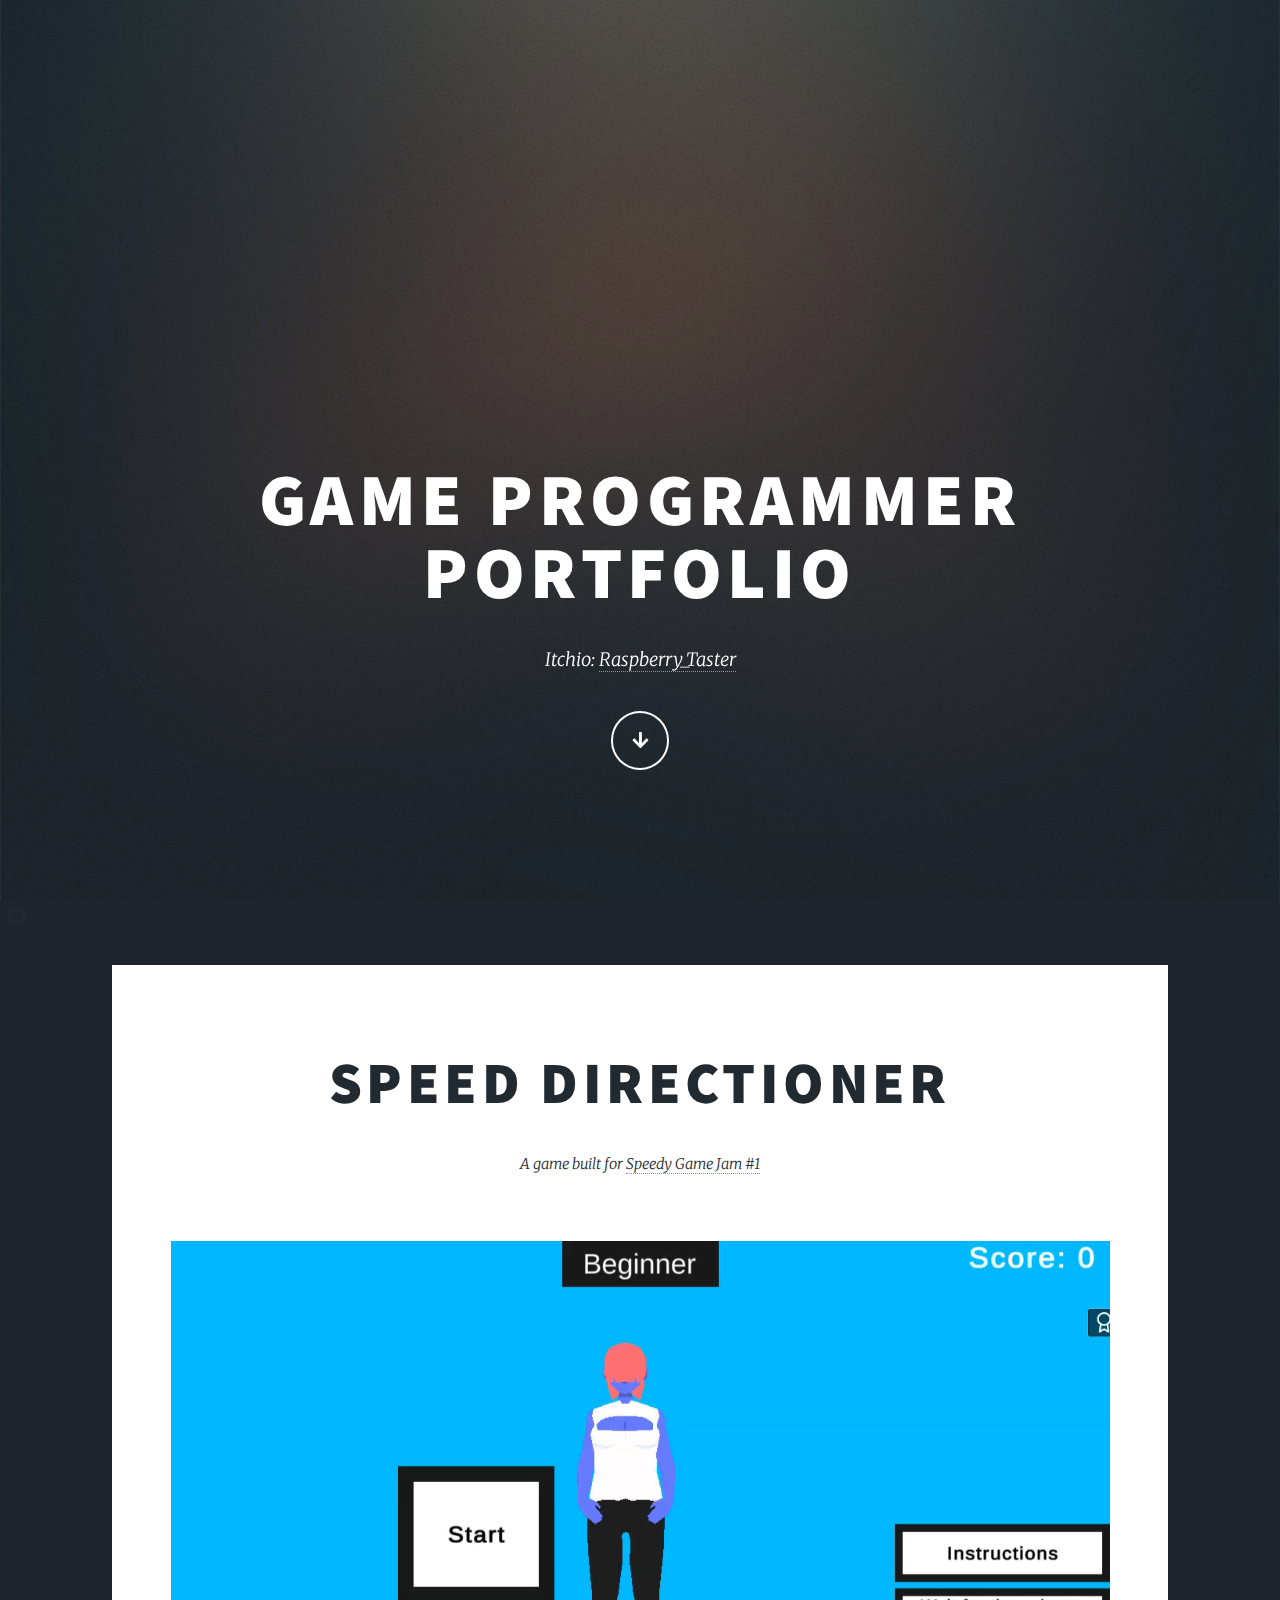
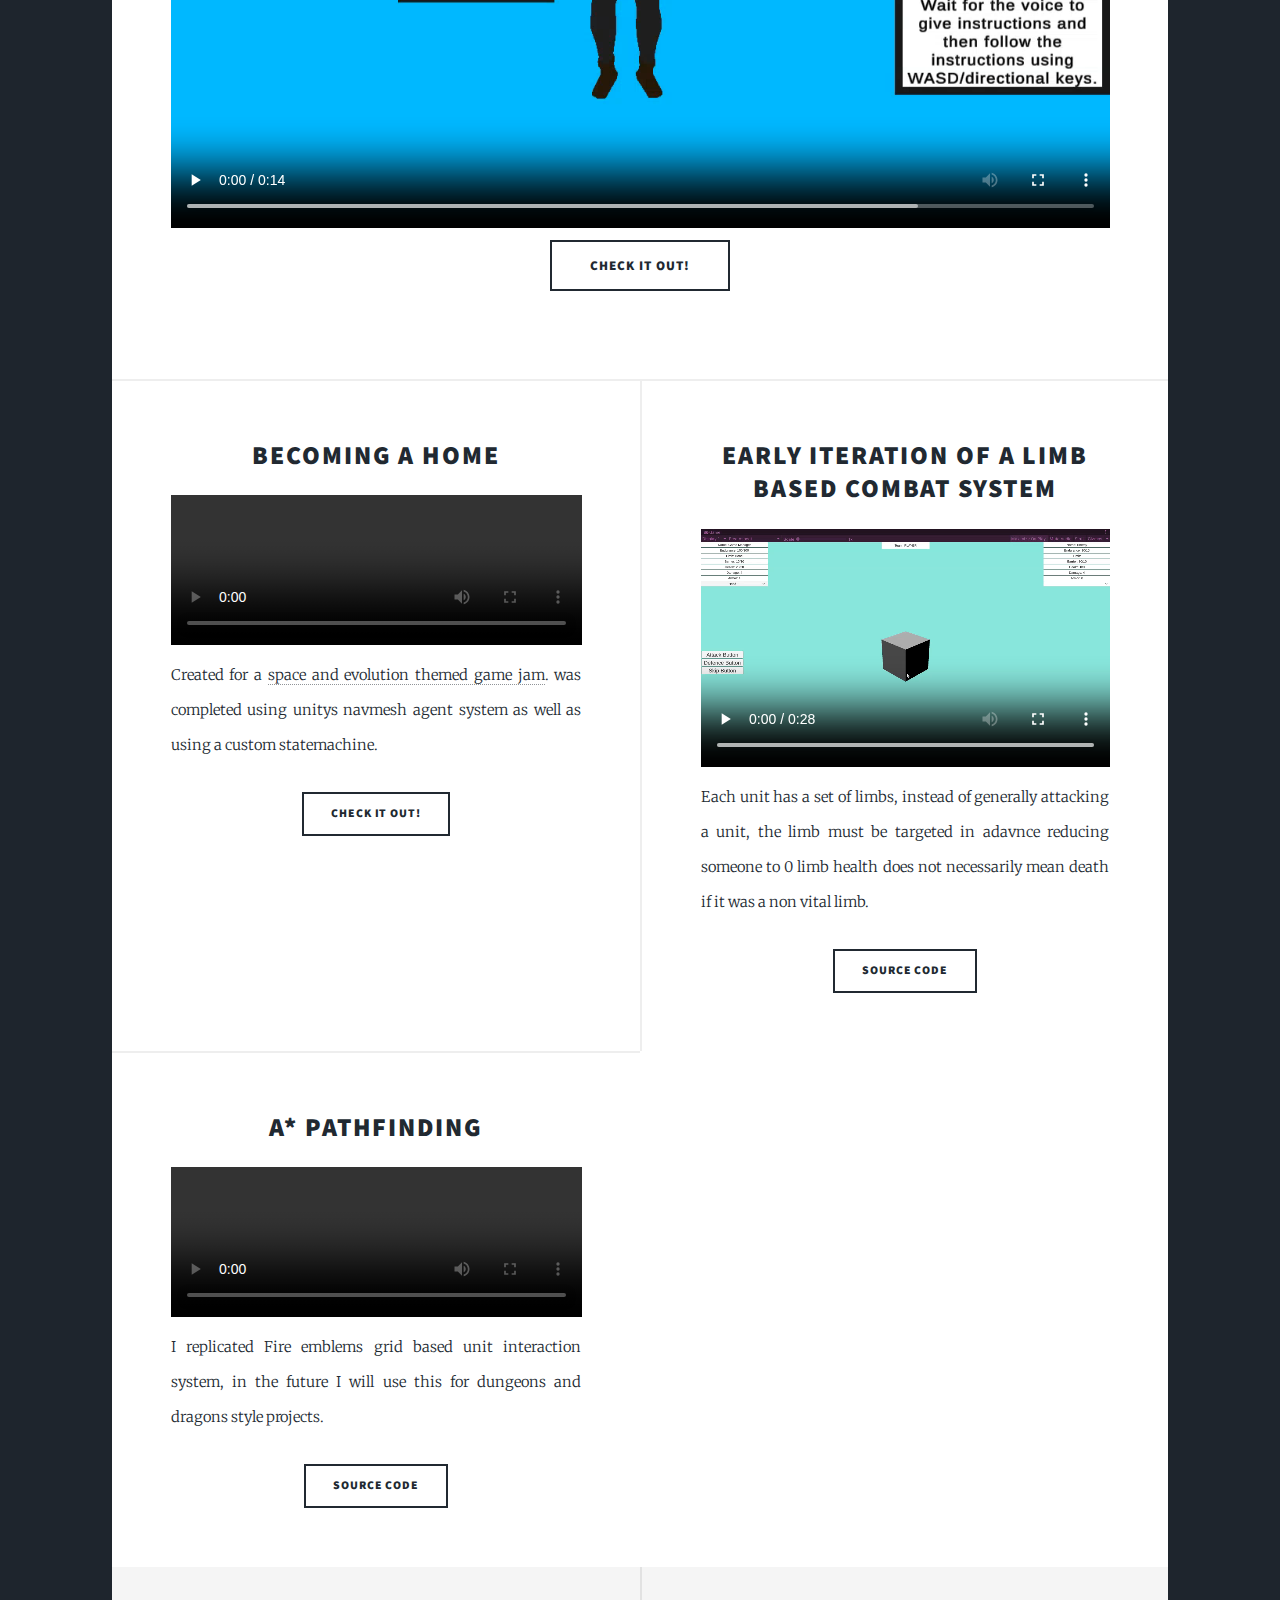
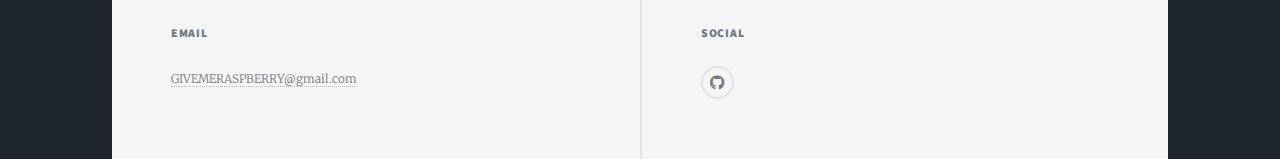
==== index.html @ 28f2f9a5 "Update" ====
<!DOCTYPE HTML>
<!--
	Massively by HTML5 UP
	html5up.net | @ajlkn
	Free for personal and commercial use under the CCA 3.0 license (html5up.net/license)
-->
<html>
	<head>
		<title>Raspberry Game Programmer</title>
		<meta charset="utf-8" />
		<meta name="viewport" content="width=device-width, initial-scale=1, user-scalable=no" />
		<link rel="stylesheet" href="assets/css/main.css" />
		<noscript><link rel="stylesheet" href="assets/css/noscript.css" /></noscript>
	</head>
	<body class="is-preload">

		<!-- Wrapper -->
			<div id="wrapper" class="fade-in">

				<!-- Intro -->
					<div id="intro">
						<h1>Game Programmer<br />
						portfolio</h1>
						<p>Itchio: <a href="https://raspberry-taster.itch.io/"> Raspberry_Taster</a></p>
						<ul class="actions">
							<li><a href="#header" class="button icon solid solo fa-arrow-down scrolly">Continue</a></li>
						</ul>
					</div>

				<!-- Header -->
					<header id="header">
						<a href="index.html" class="logo">Raspberry</a>
					</header>

				<!-- Nav -->
						<ul class="icons">
							<li><a href="https://github.com/RaspberryTaster" class="icon brands fa-github"><span class="label">GitHub</span></a></li>
						</ul>
					</nav>

				<!-- Main -->
					<div id="main">

						<!-- Featured Post -->
							<article class="post featured">
								<header class="major">
									<h2>Speed Directioner</h2>
									<p>A game built for <a href="https://itch.io/jam/speedy-game-jam-1">Speedy Game Jam #1</a>
								</header>
								<video autoplay loop controls>
									<source src="videos/video_1.mp4" type="video/mp4">
								</video>
								<ul class="actions special">
									<li><a href="https://raspberry-taster.itch.io/speed-directioner" class="button large">Check it out!</a></li>
								</ul>
							</article>

						<!-- Posts -->
							<section class="posts">
								<article>
									<header>
										<h2>Becoming a home<br /></h2>
									</header>
									<video autoplay loop controls>
										<source src="videos/video_3.mp4" type="video/mp4">
									</video>
									<p>Created for a <a href="https://itch.io/jam/space-jam1">space and evolution themed game jam</a>. was completed using unitys navmesh agent
									system as well as using a custom statemachine.</p>
									<ul class="actions special">
										<li><a href="https://raspberry-taster.itch.io/becoming-a-home" class="button">Check it out!</a></li>
									</ul>
								</article>
								<article>
									<header>
										<h2>Early iteration of a Limb based combat system<br /></h2>
									</header>
									<video autoplay loop controls>
										<source src="videos/video_2.mp4" type="video/mp4">
									</video>
									<p>Each unit has a set of limbs, instead of generally attacking a unit, the limb must be targeted in adavnce
										reducing someone to 0 limb health does not necessarily mean death if it was a non vital limb.
									</p>
									<ul class="actions special">
										<li><a href="https://github.com/RaspberryTaster/Early-Limb-Based-Combat-System" class="button">Source Code</a></li>
									</ul>
								</article>
								<article>
									<header>
										<h2>A* pathfinding<br /></h2>
									</header>
									<video autoplay loop controls>
										<source src="videos/video_4.mp4" type="video/mp4">
									</video>
									<p>I replicated Fire emblems grid based unit interaction system, in the future I will use this for dungeons and dragons style projects.</p>
									<ul class="actions special">
										<li><a href="https://github.com/RaspberryTaster/A-Star-Grid-Pathfinding" class="button">Source Code</a></li>
									</ul>
								</article>
							</section>

						<!-- Footer -->

					</div>

				<!-- Footer -->
					<footer id="footer">
						<section class="alt">
							<h3>Email</h3>
							<p><a href="#">GIVEMERASPBERRY@gmail.com</a></p>
						</section>
						<section>
							<h3>Social</h3>
							<ul class="icons alt">
								<li><a href="https://github.com/RaspberryTaster" class="icon brands alt fa-github"><span class="label">GitHub</span></a></li>
							</ul>
						</section>
					</footer>
			</div>

		<!-- Scripts -->
			<script src="assets/js/jquery.min.js"></script>
			<script src="assets/js/jquery.scrollex.min.js"></script>
			<script src="assets/js/jquery.scrolly.min.js"></script>
			<script src="assets/js/browser.min.js"></script>
			<script src="assets/js/breakpoints.min.js"></script>
			<script src="assets/js/util.js"></script>
			<script src="assets/js/main.js"></script>

	</body>
</html>
---- assets/css/main.css ----
@import url(fontawesome-all.min.css);
@import url("https://fonts.googleapis.com/css?family=Merriweather:300,700,300italic,700italic|Source+Sans+Pro:900");

/*
	Massively by HTML5 UP
	html5up.net | @ajlkn
	Free for personal and commercial use under the CCA 3.0 license (html5up.net/license)
*/

html, body, div, span, applet, object,
iframe, h1, h2, h3, h4, h5, h6, p, blockquote,
pre, a, abbr, acronym, address, big, cite,
code, del, dfn, em, img, ins, kbd, q, s, samp,
small, strike, strong, sub, sup, tt, var, b,
u, i, center, dl, dt, dd, ol, ul, li, fieldset,
form, label, legend, table, caption, tbody,
tfoot, thead, tr, th, td, article, aside,
canvas, details, embed, figure, figcaption,
footer, header, hgroup, menu, nav, output, ruby,
section, summary, time, mark, audio, video {
	margin: 0;
	padding: 0;
	border: 0;
	font-size: 100%;
	font: inherit;
	vertical-align: baseline;}

article, aside, details, figcaption, figure,
footer, header, hgroup, menu, nav, section {
	display: block;}

body {
	line-height: 1;
}

ol, ul {
	list-style: none;
}

blockquote, q {
	quotes: none;
}

	blockquote:before, blockquote:after, q:before, q:after {
		content: '';
		content: none;
	}

table {
	border-collapse: collapse;
	border-spacing: 0;
}

body {
	-webkit-text-size-adjust: none;
}

mark {
	background-color: transparent;
	color: inherit;
}

input::-moz-focus-inner {
	border: 0;
	padding: 0;
}

input, select, textarea {
	-moz-appearance: none;
	-webkit-appearance: none;
	-ms-appearance: none;
	appearance: none;
}

/* Basic */

	@-ms-viewport {
		width: device-width;
	}

	body {
		-ms-overflow-style: scrollbar;
	}

	@media screen and (max-width: 480px) {

		html, body {
			min-width: 320px;
		}

	}

	html {
		box-sizing: border-box;
	}

	*, *:before, *:after {
		box-sizing: inherit;
	}

	body {
		background-color: #1e252d;
	}

		body.is-preload *, body.is-preload *:before, body.is-preload *:after {
			-moz-animation: none !important;
			-webkit-animation: none !important;
			-ms-animation: none !important;
			animation: none !important;
			-moz-transition: none !important;
			-webkit-transition: none !important;
			-ms-transition: none !important;
			transition: none !important;
		}

/* Type */

	html {
		font-size: 16pt;
	}

		@media screen and (max-width: 1680px) {

			html {
				font-size: 12pt;
			}

		}

		@media screen and (max-width: 1280px) {

			html {
				font-size: 11pt;
			}

		}

		@media screen and (max-width: 360px) {

			html {
				font-size: 10pt;
			}

		}

	body {
		color: #212931;
	}

	body, input, select, textarea {
		font-family: "Merriweather", Georgia, serif;
		font-weight: 300;
		font-size: 1rem;
		line-height: 2.375;
	}

	a {
		-moz-transition: color 0.2s ease-in-out, background-color 0.2s ease-in-out, border-color 0.2s ease-in-out, box-shadow 0.2s ease-in-out;
		-webkit-transition: color 0.2s ease-in-out, background-color 0.2s ease-in-out, border-color 0.2s ease-in-out, box-shadow 0.2s ease-in-out;
		-ms-transition: color 0.2s ease-in-out, background-color 0.2s ease-in-out, border-color 0.2s ease-in-out, box-shadow 0.2s ease-in-out;
		transition: color 0.2s ease-in-out, background-color 0.2s ease-in-out, border-color 0.2s ease-in-out, box-shadow 0.2s ease-in-out;
		border-bottom: dotted 1px;
		text-decoration: none;
	}

		a:hover {
			border-bottom-color: transparent;
		}

	strong, b {
		font-weight: 600;
	}

	em, i {
		font-style: italic;
	}

	p {
		text-align: justify;
		margin: 0 0 2rem 0;
	}

	h1, h2, h3, h4, h5, h6 {
		font-family: "Source Sans Pro", Helvetica, sans-serif;
		font-weight: 900;
		line-height: 1.5;
		letter-spacing: 0.075em;
		text-transform: uppercase;
		margin: 0 0 1rem 0;
	}

		h1 a, h2 a, h3 a, h4 a, h5 a, h6 a {
			border-bottom: 0;
			color: inherit;
			text-decoration: none;
		}

	h1 {
		font-size: 4rem;
		line-height: 1.1;
		margin: 0 0 2rem 0;
	}

	h2 {
		font-size: 1.75rem;
		line-height: 1.3;
		margin: 0 0 1.5rem 0;
	}

	h3 {
		font-size: 1.25rem;
		margin: 0 0 1.5rem 0;
	}

	h4 {
		font-size: 1rem;
	}

	h5 {
		font-size: 0.9rem;
	}

	h6 {
		font-size: 0.8rem;
	}

	sub {
		font-size: 0.8rem;
		position: relative;
		top: 0.5rem;
	}

	sup {
		font-size: 0.8rem;
		position: relative;
		top: -0.5rem;
	}

	blockquote {
		border-left: solid 4px;
		font-style: italic;
		margin: 0 0 2rem 0;
		padding: 0.5rem 0 0.5rem 2rem;
	}

	code {
		border: solid 2px;
		font-family: "Courier New", monospace;
		font-size: 0.9rem;
		margin: 0 0.25rem;
		padding: 0.25rem 0.65rem;
	}

	pre {
		-webkit-overflow-scrolling: touch;
		font-family: "Courier New", monospace;
		font-size: 0.9rem;
		margin: 0 0 2rem 0;
	}

		pre code {
			display: block;
			line-height: 1.75;
			padding: 1rem 1.5rem;
			overflow-x: auto;
		}

	hr {
		border: 0;
		border-bottom: solid 2px;
		margin: 3rem 0;
	}

		hr.major {
			margin: 5rem 0;
		}

	.align-left {
		text-align: left;
	}

	.align-center {
		text-align: center;
	}

	.align-right {
		text-align: right;
	}

	input, select, textarea {
		color: #212931;
	}

	a {
		color: #212931;
		border-bottom-color: rgba(33, 41, 49, 0.5);
	}

		a:hover {
			border-bottom-color: transparent;
			color: #18bfef !important;
		}

	strong, b {
		color: #212931;
	}

	h1, h2, h3, h4, h5, h6 {
		color: #212931;
	}

	blockquote {
		border-left-color: #eeeeee;
	}

	code {
		background: rgba(220, 220, 220, 0.25);
		border-color: #eeeeee;
	}

	hr {
		border-bottom-color: #eeeeee;
	}

/* Row */

	.row {
		display: flex;
		flex-wrap: wrap;
		box-sizing: border-box;
		align-items: stretch;
	}

		.row > * {
			box-sizing: border-box;
		}

		.row.gtr-uniform > * > :last-child {
			margin-bottom: 0;
		}

		.row.aln-left {
			justify-content: flex-start;
		}

		.row.aln-center {
			justify-content: center;
		}

		.row.aln-right {
			justify-content: flex-end;
		}

		.row.aln-top {
			align-items: flex-start;
		}

		.row.aln-middle {
			align-items: center;
		}

		.row.aln-bottom {
			align-items: flex-end;
		}

		.row > .imp {
			order: -1;
		}

		.row > .col-1 {
			width: 8.33333%;
		}

		.row > .off-1 {
			margin-left: 8.33333%;
		}

		.row > .col-2 {
			width: 16.66667%;
		}

		.row > .off-2 {
			margin-left: 16.66667%;
		}

		.row > .col-3 {
			width: 25%;
		}

		.row > .off-3 {
			margin-left: 25%;
		}

		.row > .col-4 {
			width: 33.33333%;
		}

		.row > .off-4 {
			margin-left: 33.33333%;
		}

		.row > .col-5 {
			width: 41.66667%;
		}

		.row > .off-5 {
			margin-left: 41.66667%;
		}

		.row > .col-6 {
			width: 50%;
		}

		.row > .off-6 {
			margin-left: 50%;
		}

		.row > .col-7 {
			width: 58.33333%;
		}

		.row > .off-7 {
			margin-left: 58.33333%;
		}

		.row > .col-8 {
			width: 66.66667%;
		}

		.row > .off-8 {
			margin-left: 66.66667%;
		}

		.row > .col-9 {
			width: 75%;
		}

		.row > .off-9 {
			margin-left: 75%;
		}

		.row > .col-10 {
			width: 83.33333%;
		}

		.row > .off-10 {
			margin-left: 83.33333%;
		}

		.row > .col-11 {
			width: 91.66667%;
		}

		.row > .off-11 {
			margin-left: 91.66667%;
		}

		.row > .col-12 {
			width: 100%;
		}

		.row > .off-12 {
			margin-left: 100%;
		}

		.row.gtr-0 {
			margin-top: 0;
			margin-left: 0rem;
		}

			.row.gtr-0 > * {
				padding: 0 0 0 0rem;
			}

			.row.gtr-0.gtr-uniform {
				margin-top: 0rem;
			}

				.row.gtr-0.gtr-uniform > * {
					padding-top: 0rem;
				}

		.row.gtr-25 {
			margin-top: 0;
			margin-left: -0.375rem;
		}

			.row.gtr-25 > * {
				padding: 0 0 0 0.375rem;
			}

			.row.gtr-25.gtr-uniform {
				margin-top: -0.375rem;
			}

				.row.gtr-25.gtr-uniform > * {
					padding-top: 0.375rem;
				}

		.row.gtr-50 {
			margin-top: 0;
			margin-left: -0.75rem;
		}

			.row.gtr-50 > * {
				padding: 0 0 0 0.75rem;
			}

			.row.gtr-50.gtr-uniform {
				margin-top: -0.75rem;
			}

				.row.gtr-50.gtr-uniform > * {
					padding-top: 0.75rem;
				}

		.row {
			margin-top: 0;
			margin-left: -1.5rem;
		}

			.row > * {
				padding: 0 0 0 1.5rem;
			}

			.row.gtr-uniform {
				margin-top: -1.5rem;
			}

				.row.gtr-uniform > * {
					padding-top: 1.5rem;
				}

		.row.gtr-150 {
			margin-top: 0;
			margin-left: -2.25rem;
		}

			.row.gtr-150 > * {
				padding: 0 0 0 2.25rem;
			}

			.row.gtr-150.gtr-uniform {
				margin-top: -2.25rem;
			}

				.row.gtr-150.gtr-uniform > * {
					padding-top: 2.25rem;
				}

		.row.gtr-200 {
			margin-top: 0;
			margin-left: -3rem;
		}

			.row.gtr-200 > * {
				padding: 0 0 0 3rem;
			}

			.row.gtr-200.gtr-uniform {
				margin-top: -3rem;
			}

				.row.gtr-200.gtr-uniform > * {
					padding-top: 3rem;
				}

		@media screen and (max-width: 1680px) {

			.row {
				display: flex;
				flex-wrap: wrap;
				box-sizing: border-box;
				align-items: stretch;
			}

				.row > * {
					box-sizing: border-box;
				}

				.row.gtr-uniform > * > :last-child {
					margin-bottom: 0;
				}

				.row.aln-left {
					justify-content: flex-start;
				}

				.row.aln-center {
					justify-content: center;
				}

				.row.aln-right {
					justify-content: flex-end;
				}

				.row.aln-top {
					align-items: flex-start;
				}

				.row.aln-middle {
					align-items: center;
				}

				.row.aln-bottom {
					align-items: flex-end;
				}

				.row > .imp-xlarge {
					order: -1;
				}

				.row > .col-1-xlarge {
					width: 8.33333%;
				}

				.row > .off-1-xlarge {
					margin-left: 8.33333%;
				}

				.row > .col-2-xlarge {
					width: 16.66667%;
				}

				.row > .off-2-xlarge {
					margin-left: 16.66667%;
				}

				.row > .col-3-xlarge {
					width: 25%;
				}

				.row > .off-3-xlarge {
					margin-left: 25%;
				}

				.row > .col-4-xlarge {
					width: 33.33333%;
				}

				.row > .off-4-xlarge {
					margin-left: 33.33333%;
				}

				.row > .col-5-xlarge {
					width: 41.66667%;
				}

				.row > .off-5-xlarge {
					margin-left: 41.66667%;
				}

				.row > .col-6-xlarge {
					width: 50%;
				}

				.row > .off-6-xlarge {
					margin-left: 50%;
				}

				.row > .col-7-xlarge {
					width: 58.33333%;
				}

				.row > .off-7-xlarge {
					margin-left: 58.33333%;
				}

				.row > .col-8-xlarge {
					width: 66.66667%;
				}

				.row > .off-8-xlarge {
					margin-left: 66.66667%;
				}

				.row > .col-9-xlarge {
					width: 75%;
				}

				.row > .off-9-xlarge {
					margin-left: 75%;
				}

				.row > .col-10-xlarge {
					width: 83.33333%;
				}

				.row > .off-10-xlarge {
					margin-left: 83.33333%;
				}

				.row > .col-11-xlarge {
					width: 91.66667%;
				}

				.row > .off-11-xlarge {
					margin-left: 91.66667%;
				}

				.row > .col-12-xlarge {
					width: 100%;
				}

				.row > .off-12-xlarge {
					margin-left: 100%;
				}

				.row.gtr-0 {
					margin-top: 0;
					margin-left: 0rem;
				}

					.row.gtr-0 > * {
						padding: 0 0 0 0rem;
					}

					.row.gtr-0.gtr-uniform {
						margin-top: 0rem;
					}

						.row.gtr-0.gtr-uniform > * {
							padding-top: 0rem;
						}

				.row.gtr-25 {
					margin-top: 0;
					margin-left: -0.375rem;
				}

					.row.gtr-25 > * {
						padding: 0 0 0 0.375rem;
					}

					.row.gtr-25.gtr-uniform {
						margin-top: -0.375rem;
					}

						.row.gtr-25.gtr-uniform > * {
							padding-top: 0.375rem;
						}

				.row.gtr-50 {
					margin-top: 0;
					margin-left: -0.75rem;
				}

					.row.gtr-50 > * {
						padding: 0 0 0 0.75rem;
					}

					.row.gtr-50.gtr-uniform {
						margin-top: -0.75rem;
					}

						.row.gtr-50.gtr-uniform > * {
							padding-top: 0.75rem;
						}

				.row {
					margin-top: 0;
					margin-left: -1.5rem;
				}

					.row > * {
						padding: 0 0 0 1.5rem;
					}

					.row.gtr-uniform {
						margin-top: -1.5rem;
					}

						.row.gtr-uniform > * {
							padding-top: 1.5rem;
						}

				.row.gtr-150 {
					margin-top: 0;
					margin-left: -2.25rem;
				}

					.row.gtr-150 > * {
						padding: 0 0 0 2.25rem;
					}

					.row.gtr-150.gtr-uniform {
						margin-top: -2.25rem;
					}

						.row.gtr-150.gtr-uniform > * {
							padding-top: 2.25rem;
						}

				.row.gtr-200 {
					margin-top: 0;
					margin-left: -3rem;
				}

					.row.gtr-200 > * {
						padding: 0 0 0 3rem;
					}

					.row.gtr-200.gtr-uniform {
						margin-top: -3rem;
					}

						.row.gtr-200.gtr-uniform > * {
							padding-top: 3rem;
						}

		}

		@media screen and (max-width: 1280px) {

			.row {
				display: flex;
				flex-wrap: wrap;
				box-sizing: border-box;
				align-items: stretch;
			}

				.row > * {
					box-sizing: border-box;
				}

				.row.gtr-uniform > * > :last-child {
					margin-bottom: 0;
				}

				.row.aln-left {
					justify-content: flex-start;
				}

				.row.aln-center {
					justify-content: center;
				}

				.row.aln-right {
					justify-content: flex-end;
				}

				.row.aln-top {
					align-items: flex-start;
				}

				.row.aln-middle {
					align-items: center;
				}

				.row.aln-bottom {
					align-items: flex-end;
				}

				.row > .imp-large {
					order: -1;
				}

				.row > .col-1-large {
					width: 8.33333%;
				}

				.row > .off-1-large {
					margin-left: 8.33333%;
				}

				.row > .col-2-large {
					width: 16.66667%;
				}

				.row > .off-2-large {
					margin-left: 16.66667%;
				}

				.row > .col-3-large {
					width: 25%;
				}

				.row > .off-3-large {
					margin-left: 25%;
				}

				.row > .col-4-large {
					width: 33.33333%;
				}

				.row > .off-4-large {
					margin-left: 33.33333%;
				}

				.row > .col-5-large {
					width: 41.66667%;
				}

				.row > .off-5-large {
					margin-left: 41.66667%;
				}

				.row > .col-6-large {
					width: 50%;
				}

				.row > .off-6-large {
					margin-left: 50%;
				}

				.row > .col-7-large {
					width: 58.33333%;
				}

				.row > .off-7-large {
					margin-left: 58.33333%;
				}

				.row > .col-8-large {
					width: 66.66667%;
				}

				.row > .off-8-large {
					margin-left: 66.66667%;
				}

				.row > .col-9-large {
					width: 75%;
				}

				.row > .off-9-large {
					margin-left: 75%;
				}

				.row > .col-10-large {
					width: 83.33333%;
				}

				.row > .off-10-large {
					margin-left: 83.33333%;
				}

				.row > .col-11-large {
					width: 91.66667%;
				}

				.row > .off-11-large {
					margin-left: 91.66667%;
				}

				.row > .col-12-large {
					width: 100%;
				}

				.row > .off-12-large {
					margin-left: 100%;
				}

				.row.gtr-0 {
					margin-top: 0;
					margin-left: 0rem;
				}

					.row.gtr-0 > * {
						padding: 0 0 0 0rem;
					}

					.row.gtr-0.gtr-uniform {
						margin-top: 0rem;
					}

						.row.gtr-0.gtr-uniform > * {
							padding-top: 0rem;
						}

				.row.gtr-25 {
					margin-top: 0;
					margin-left: -0.375rem;
				}

					.row.gtr-25 > * {
						padding: 0 0 0 0.375rem;
					}

					.row.gtr-25.gtr-uniform {
						margin-top: -0.375rem;
					}

						.row.gtr-25.gtr-uniform > * {
							padding-top: 0.375rem;
						}

				.row.gtr-50 {
					margin-top: 0;
					margin-left: -0.75rem;
				}

					.row.gtr-50 > * {
						padding: 0 0 0 0.75rem;
					}

					.row.gtr-50.gtr-uniform {
						margin-top: -0.75rem;
					}

						.row.gtr-50.gtr-uniform > * {
							padding-top: 0.75rem;
						}

				.row {
					margin-top: 0;
					margin-left: -1.5rem;
				}

					.row > * {
						padding: 0 0 0 1.5rem;
					}

					.row.gtr-uniform {
						margin-top: -1.5rem;
					}

						.row.gtr-uniform > * {
							padding-top: 1.5rem;
						}

				.row.gtr-150 {
					margin-top: 0;
					margin-left: -2.25rem;
				}

					.row.gtr-150 > * {
						padding: 0 0 0 2.25rem;
					}

					.row.gtr-150.gtr-uniform {
						margin-top: -2.25rem;
					}

						.row.gtr-150.gtr-uniform > * {
							padding-top: 2.25rem;
						}

				.row.gtr-200 {
					margin-top: 0;
					margin-left: -3rem;
				}

					.row.gtr-200 > * {
						padding: 0 0 0 3rem;
					}

					.row.gtr-200.gtr-uniform {
						margin-top: -3rem;
					}

						.row.gtr-200.gtr-uniform > * {
							padding-top: 3rem;
						}

		}

		@media screen and (max-width: 980px) {

			.row {
				display: flex;
				flex-wrap: wrap;
				box-sizing: border-box;
				align-items: stretch;
			}

				.row > * {
					box-sizing: border-box;
				}

				.row.gtr-uniform > * > :last-child {
					margin-bottom: 0;
				}

				.row.aln-left {
					justify-content: flex-start;
				}

				.row.aln-center {
					justify-content: center;
				}

				.row.aln-right {
					justify-content: flex-end;
				}

				.row.aln-top {
					align-items: flex-start;
				}

				.row.aln-middle {
					align-items: center;
				}

				.row.aln-bottom {
					align-items: flex-end;
				}

				.row > .imp-medium {
					order: -1;
				}

				.row > .col-1-medium {
					width: 8.33333%;
				}

				.row > .off-1-medium {
					margin-left: 8.33333%;
				}

				.row > .col-2-medium {
					width: 16.66667%;
				}

				.row > .off-2-medium {
					margin-left: 16.66667%;
				}

				.row > .col-3-medium {
					width: 25%;
				}

				.row > .off-3-medium {
					margin-left: 25%;
				}

				.row > .col-4-medium {
					width: 33.33333%;
				}

				.row > .off-4-medium {
					margin-left: 33.33333%;
				}

				.row > .col-5-medium {
					width: 41.66667%;
				}

				.row > .off-5-medium {
					margin-left: 41.66667%;
				}

				.row > .col-6-medium {
					width: 50%;
				}

				.row > .off-6-medium {
					margin-left: 50%;
				}

				.row > .col-7-medium {
					width: 58.33333%;
				}

				.row > .off-7-medium {
					margin-left: 58.33333%;
				}

				.row > .col-8-medium {
					width: 66.66667%;
				}

				.row > .off-8-medium {
					margin-left: 66.66667%;
				}

				.row > .col-9-medium {
					width: 75%;
				}

				.row > .off-9-medium {
					margin-left: 75%;
				}

				.row > .col-10-medium {
					width: 83.33333%;
				}

				.row > .off-10-medium {
					margin-left: 83.33333%;
				}

				.row > .col-11-medium {
					width: 91.66667%;
				}

				.row > .off-11-medium {
					margin-left: 91.66667%;
				}

				.row > .col-12-medium {
					width: 100%;
				}

				.row > .off-12-medium {
					margin-left: 100%;
				}

				.row.gtr-0 {
					margin-top: 0;
					margin-left: 0rem;
				}

					.row.gtr-0 > * {
						padding: 0 0 0 0rem;
					}

					.row.gtr-0.gtr-uniform {
						margin-top: 0rem;
					}

						.row.gtr-0.gtr-uniform > * {
							padding-top: 0rem;
						}

				.row.gtr-25 {
					margin-top: 0;
					margin-left: -0.375rem;
				}

					.row.gtr-25 > * {
						padding: 0 0 0 0.375rem;
					}

					.row.gtr-25.gtr-uniform {
						margin-top: -0.375rem;
					}

						.row.gtr-25.gtr-uniform > * {
							padding-top: 0.375rem;
						}

				.row.gtr-50 {
					margin-top: 0;
					margin-left: -0.75rem;
				}

					.row.gtr-50 > * {
						padding: 0 0 0 0.75rem;
					}

					.row.gtr-50.gtr-uniform {
						margin-top: -0.75rem;
					}

						.row.gtr-50.gtr-uniform > * {
							padding-top: 0.75rem;
						}

				.row {
					margin-top: 0;
					margin-left: -1.5rem;
				}

					.row > * {
						padding: 0 0 0 1.5rem;
					}

					.row.gtr-uniform {
						margin-top: -1.5rem;
					}

						.row.gtr-uniform > * {
							padding-top: 1.5rem;
						}

				.row.gtr-150 {
					margin-top: 0;
					margin-left: -2.25rem;
				}

					.row.gtr-150 > * {
						padding: 0 0 0 2.25rem;
					}

					.row.gtr-150.gtr-uniform {
						margin-top: -2.25rem;
					}

						.row.gtr-150.gtr-uniform > * {
							padding-top: 2.25rem;
						}

				.row.gtr-200 {
					margin-top: 0;
					margin-left: -3rem;
				}

					.row.gtr-200 > * {
						padding: 0 0 0 3rem;
					}

					.row.gtr-200.gtr-uniform {
						margin-top: -3rem;
					}

						.row.gtr-200.gtr-uniform > * {
							padding-top: 3rem;
						}

		}

		@media screen and (max-width: 736px) {

			.row {
				display: flex;
				flex-wrap: wrap;
				box-sizing: border-box;
				align-items: stretch;
			}

				.row > * {
					box-sizing: border-box;
				}

				.row.gtr-uniform > * > :last-child {
					margin-bottom: 0;
				}

				.row.aln-left {
					justify-content: flex-start;
				}

				.row.aln-center {
					justify-content: center;
				}

				.row.aln-right {
					justify-content: flex-end;
				}

				.row.aln-top {
					align-items: flex-start;
				}

				.row.aln-middle {
					align-items: center;
				}

				.row.aln-bottom {
					align-items: flex-end;
				}

				.row > .imp-small {
					order: -1;
				}

				.row > .col-1-small {
					width: 8.33333%;
				}

				.row > .off-1-small {
					margin-left: 8.33333%;
				}

				.row > .col-2-small {
					width: 16.66667%;
				}

				.row > .off-2-small {
					margin-left: 16.66667%;
				}

				.row > .col-3-small {
					width: 25%;
				}

				.row > .off-3-small {
					margin-left: 25%;
				}

				.row > .col-4-small {
					width: 33.33333%;
				}

				.row > .off-4-small {
					margin-left: 33.33333%;
				}

				.row > .col-5-small {
					width: 41.66667%;
				}

				.row > .off-5-small {
					margin-left: 41.66667%;
				}

				.row > .col-6-small {
					width: 50%;
				}

				.row > .off-6-small {
					margin-left: 50%;
				}

				.row > .col-7-small {
					width: 58.33333%;
				}

				.row > .off-7-small {
					margin-left: 58.33333%;
				}

				.row > .col-8-small {
					width: 66.66667%;
				}

				.row > .off-8-small {
					margin-left: 66.66667%;
				}

				.row > .col-9-small {
					width: 75%;
				}

				.row > .off-9-small {
					margin-left: 75%;
				}

				.row > .col-10-small {
					width: 83.33333%;
				}

				.row > .off-10-small {
					margin-left: 83.33333%;
				}

				.row > .col-11-small {
					width: 91.66667%;
				}

				.row > .off-11-small {
					margin-left: 91.66667%;
				}

				.row > .col-12-small {
					width: 100%;
				}

				.row > .off-12-small {
					margin-left: 100%;
				}

				.row.gtr-0 {
					margin-top: 0;
					margin-left: 0rem;
				}

					.row.gtr-0 > * {
						padding: 0 0 0 0rem;
					}

					.row.gtr-0.gtr-uniform {
						margin-top: 0rem;
					}

						.row.gtr-0.gtr-uniform > * {
							padding-top: 0rem;
						}

				.row.gtr-25 {
					margin-top: 0;
					margin-left: -0.375rem;
				}

					.row.gtr-25 > * {
						padding: 0 0 0 0.375rem;
					}

					.row.gtr-25.gtr-uniform {
						margin-top: -0.375rem;
					}

						.row.gtr-25.gtr-uniform > * {
							padding-top: 0.375rem;
						}

				.row.gtr-50 {
					margin-top: 0;
					margin-left: -0.75rem;
				}

					.row.gtr-50 > * {
						padding: 0 0 0 0.75rem;
					}

					.row.gtr-50.gtr-uniform {
						margin-top: -0.75rem;
					}

						.row.gtr-50.gtr-uniform > * {
							padding-top: 0.75rem;
						}

				.row {
					margin-top: 0;
					margin-left: -1.5rem;
				}

					.row > * {
						padding: 0 0 0 1.5rem;
					}

					.row.gtr-uniform {
						margin-top: -1.5rem;
					}

						.row.gtr-uniform > * {
							padding-top: 1.5rem;
						}

				.row.gtr-150 {
					margin-top: 0;
					margin-left: -2.25rem;
				}

					.row.gtr-150 > * {
						padding: 0 0 0 2.25rem;
					}

					.row.gtr-150.gtr-uniform {
						margin-top: -2.25rem;
					}

						.row.gtr-150.gtr-uniform > * {
							padding-top: 2.25rem;
						}

				.row.gtr-200 {
					margin-top: 0;
					margin-left: -3rem;
				}

					.row.gtr-200 > * {
						padding: 0 0 0 3rem;
					}

					.row.gtr-200.gtr-uniform {
						margin-top: -3rem;
					}

						.row.gtr-200.gtr-uniform > * {
							padding-top: 3rem;
						}

		}

		@media screen and (max-width: 480px) {

			.row {
				display: flex;
				flex-wrap: wrap;
				box-sizing: border-box;
				align-items: stretch;
			}

				.row > * {
					box-sizing: border-box;
				}

				.row.gtr-uniform > * > :last-child {
					margin-bottom: 0;
				}

				.row.aln-left {
					justify-content: flex-start;
				}

				.row.aln-center {
					justify-content: center;
				}

				.row.aln-right {
					justify-content: flex-end;
				}

				.row.aln-top {
					align-items: flex-start;
				}

				.row.aln-middle {
					align-items: center;
				}

				.row.aln-bottom {
					align-items: flex-end;
				}

				.row > .imp-xsmall {
					order: -1;
				}

				.row > .col-1-xsmall {
					width: 8.33333%;
				}

				.row > .off-1-xsmall {
					margin-left: 8.33333%;
				}

				.row > .col-2-xsmall {
					width: 16.66667%;
				}

				.row > .off-2-xsmall {
					margin-left: 16.66667%;
				}

				.row > .col-3-xsmall {
					width: 25%;
				}

				.row > .off-3-xsmall {
					margin-left: 25%;
				}

				.row > .col-4-xsmall {
					width: 33.33333%;
				}

				.row > .off-4-xsmall {
					margin-left: 33.33333%;
				}

				.row > .col-5-xsmall {
					width: 41.66667%;
				}

				.row > .off-5-xsmall {
					margin-left: 41.66667%;
				}

				.row > .col-6-xsmall {
					width: 50%;
				}

				.row > .off-6-xsmall {
					margin-left: 50%;
				}

				.row > .col-7-xsmall {
					width: 58.33333%;
				}

				.row > .off-7-xsmall {
					margin-left: 58.33333%;
				}

				.row > .col-8-xsmall {
					width: 66.66667%;
				}

				.row > .off-8-xsmall {
					margin-left: 66.66667%;
				}

				.row > .col-9-xsmall {
					width: 75%;
				}

				.row > .off-9-xsmall {
					margin-left: 75%;
				}

				.row > .col-10-xsmall {
					width: 83.33333%;
				}

				.row > .off-10-xsmall {
					margin-left: 83.33333%;
				}

				.row > .col-11-xsmall {
					width: 91.66667%;
				}

				.row > .off-11-xsmall {
					margin-left: 91.66667%;
				}

				.row > .col-12-xsmall {
					width: 100%;
				}

				.row > .off-12-xsmall {
					margin-left: 100%;
				}

				.row.gtr-0 {
					margin-top: 0;
					margin-left: 0rem;
				}

					.row.gtr-0 > * {
						padding: 0 0 0 0rem;
					}

					.row.gtr-0.gtr-uniform {
						margin-top: 0rem;
					}

						.row.gtr-0.gtr-uniform > * {
							padding-top: 0rem;
						}

				.row.gtr-25 {
					margin-top: 0;
					margin-left: -0.375rem;
				}

					.row.gtr-25 > * {
						padding: 0 0 0 0.375rem;
					}

					.row.gtr-25.gtr-uniform {
						margin-top: -0.375rem;
					}

						.row.gtr-25.gtr-uniform > * {
							padding-top: 0.375rem;
						}

				.row.gtr-50 {
					margin-top: 0;
					margin-left: -0.75rem;
				}

					.row.gtr-50 > * {
						padding: 0 0 0 0.75rem;
					}

					.row.gtr-50.gtr-uniform {
						margin-top: -0.75rem;
					}

						.row.gtr-50.gtr-uniform > * {
							padding-top: 0.75rem;
						}

				.row {
					margin-top: 0;
					margin-left: -1.5rem;
				}

					.row > * {
						padding: 0 0 0 1.5rem;
					}

					.row.gtr-uniform {
						margin-top: -1.5rem;
					}

						.row.gtr-uniform > * {
							padding-top: 1.5rem;
						}

				.row.gtr-150 {
					margin-top: 0;
					margin-left: -2.25rem;
				}

					.row.gtr-150 > * {
						padding: 0 0 0 2.25rem;
					}

					.row.gtr-150.gtr-uniform {
						margin-top: -2.25rem;
					}

						.row.gtr-150.gtr-uniform > * {
							padding-top: 2.25rem;
						}

				.row.gtr-200 {
					margin-top: 0;
					margin-left: -3rem;
				}

					.row.gtr-200 > * {
						padding: 0 0 0 3rem;
					}

					.row.gtr-200.gtr-uniform {
						margin-top: -3rem;
					}

						.row.gtr-200.gtr-uniform > * {
							padding-top: 3rem;
						}

		}

		@media screen and (max-width: 360px) {

			.row {
				display: flex;
				flex-wrap: wrap;
				box-sizing: border-box;
				align-items: stretch;
			}

				.row > * {
					box-sizing: border-box;
				}

				.row.gtr-uniform > * > :last-child {
					margin-bottom: 0;
				}

				.row.aln-left {
					justify-content: flex-start;
				}

				.row.aln-center {
					justify-content: center;
				}

				.row.aln-right {
					justify-content: flex-end;
				}

				.row.aln-top {
					align-items: flex-start;
				}

				.row.aln-middle {
					align-items: center;
				}

				.row.aln-bottom {
					align-items: flex-end;
				}

				.row > .imp-xxsmall {
					order: -1;
				}

				.row > .col-1-xxsmall {
					width: 8.33333%;
				}

				.row > .off-1-xxsmall {
					margin-left: 8.33333%;
				}

				.row > .col-2-xxsmall {
					width: 16.66667%;
				}

				.row > .off-2-xxsmall {
					margin-left: 16.66667%;
				}

				.row > .col-3-xxsmall {
					width: 25%;
				}

				.row > .off-3-xxsmall {
					margin-left: 25%;
				}

				.row > .col-4-xxsmall {
					width: 33.33333%;
				}

				.row > .off-4-xxsmall {
					margin-left: 33.33333%;
				}

				.row > .col-5-xxsmall {
					width: 41.66667%;
				}

				.row > .off-5-xxsmall {
					margin-left: 41.66667%;
				}

				.row > .col-6-xxsmall {
					width: 50%;
				}

				.row > .off-6-xxsmall {
					margin-left: 50%;
				}

				.row > .col-7-xxsmall {
					width: 58.33333%;
				}

				.row > .off-7-xxsmall {
					margin-left: 58.33333%;
				}

				.row > .col-8-xxsmall {
					width: 66.66667%;
				}

				.row > .off-8-xxsmall {
					margin-left: 66.66667%;
				}

				.row > .col-9-xxsmall {
					width: 75%;
				}

				.row > .off-9-xxsmall {
					margin-left: 75%;
				}

				.row > .col-10-xxsmall {
					width: 83.33333%;
				}

				.row > .off-10-xxsmall {
					margin-left: 83.33333%;
				}

				.row > .col-11-xxsmall {
					width: 91.66667%;
				}

				.row > .off-11-xxsmall {
					margin-left: 91.66667%;
				}

				.row > .col-12-xxsmall {
					width: 100%;
				}

				.row > .off-12-xxsmall {
					margin-left: 100%;
				}

				.row.gtr-0 {
					margin-top: 0;
					margin-left: 0rem;
				}

					.row.gtr-0 > * {
						padding: 0 0 0 0rem;
					}

					.row.gtr-0.gtr-uniform {
						margin-top: 0rem;
					}

						.row.gtr-0.gtr-uniform > * {
							padding-top: 0rem;
						}

				.row.gtr-25 {
					margin-top: 0;
					margin-left: -0.375rem;
				}

					.row.gtr-25 > * {
						padding: 0 0 0 0.375rem;
					}

					.row.gtr-25.gtr-uniform {
						margin-top: -0.375rem;
					}

						.row.gtr-25.gtr-uniform > * {
							padding-top: 0.375rem;
						}

				.row.gtr-50 {
					margin-top: 0;
					margin-left: -0.75rem;
				}

					.row.gtr-50 > * {
						padding: 0 0 0 0.75rem;
					}

					.row.gtr-50.gtr-uniform {
						margin-top: -0.75rem;
					}

						.row.gtr-50.gtr-uniform > * {
							padding-top: 0.75rem;
						}

				.row {
					margin-top: 0;
					margin-left: -1.5rem;
				}

					.row > * {
						padding: 0 0 0 1.5rem;
					}

					.row.gtr-uniform {
						margin-top: -1.5rem;
					}

						.row.gtr-uniform > * {
							padding-top: 1.5rem;
						}

				.row.gtr-150 {
					margin-top: 0;
					margin-left: -2.25rem;
				}

					.row.gtr-150 > * {
						padding: 0 0 0 2.25rem;
					}

					.row.gtr-150.gtr-uniform {
						margin-top: -2.25rem;
					}

						.row.gtr-150.gtr-uniform > * {
							padding-top: 2.25rem;
						}

				.row.gtr-200 {
					margin-top: 0;
					margin-left: -3rem;
				}

					.row.gtr-200 > * {
						padding: 0 0 0 3rem;
					}

					.row.gtr-200.gtr-uniform {
						margin-top: -3rem;
					}

						.row.gtr-200.gtr-uniform > * {
							padding-top: 3rem;
						}

		}

/* Box */

	.box {
		border: solid 2px;
		margin-bottom: 2rem;
		padding: 1.5rem;
	}

		.box > :last-child,
		.box > :last-child > :last-child,
		.box > :last-child > :last-child > :last-child {
			margin-bottom: 0;
		}

		.box.alt {
			border: 0;
			border-radius: 0;
			padding: 0;
		}

	.box {
		border-color: #eeeeee;
	}

/* Button */

	input[type="submit"],
	input[type="reset"],
	input[type="button"],
	button,
	.button {
		-moz-appearance: none;
		-webkit-appearance: none;
		-ms-appearance: none;
		appearance: none;
		-moz-transition: background-color 0.2s ease-in-out, box-shadow 0.2s ease-in-out, color 0.2s ease-in-out;
		-webkit-transition: background-color 0.2s ease-in-out, box-shadow 0.2s ease-in-out, color 0.2s ease-in-out;
		-ms-transition: background-color 0.2s ease-in-out, box-shadow 0.2s ease-in-out, color 0.2s ease-in-out;
		transition: background-color 0.2s ease-in-out, box-shadow 0.2s ease-in-out, color 0.2s ease-in-out;
		border: 0;
		border-radius: 0;
		cursor: pointer;
		display: inline-block;
		font-family: "Source Sans Pro", Helvetica, sans-serif;
		font-size: 0.8rem;
		font-weight: 900;
		letter-spacing: 0.075em;
		height: 3rem;
		line-height: 3rem;
		padding: 0 2rem;
		text-align: center;
		text-decoration: none;
		text-transform: uppercase;
		white-space: nowrap;
	}

		input[type="submit"].icon:before,
		input[type="reset"].icon:before,
		input[type="button"].icon:before,
		button.icon:before,
		.button.icon:before {
			margin-right: 0.5rem;
		}

		input[type="submit"].icon.solo,
		input[type="reset"].icon.solo,
		input[type="button"].icon.solo,
		button.icon.solo,
		.button.icon.solo {
			position: relative;
			width: 4rem;
			height: 4rem;
			line-height: 4rem;
			border-radius: 4rem;
			text-indent: 4rem;
			overflow: hidden;
			padding: 0;
			white-space: nowrap;
		}

			input[type="submit"].icon.solo:before,
			input[type="reset"].icon.solo:before,
			input[type="button"].icon.solo:before,
			button.icon.solo:before,
			.button.icon.solo:before {
				position: absolute;
				display: block;
				top: 0;
				left: 0;
				width: inherit;
				height: inherit;
				line-height: inherit;
				font-size: 1.25rem;
				margin-right: 0;
				text-align: center;
				text-indent: 0;
			}

		input[type="submit"].fit,
		input[type="reset"].fit,
		input[type="button"].fit,
		button.fit,
		.button.fit {
			width: 100%;
		}

		input[type="submit"].small,
		input[type="reset"].small,
		input[type="button"].small,
		button.small,
		.button.small {
			font-size: 0.7rem;
			height: 2.5rem;
			line-height: 2.5rem;
			padding: 0 1.5rem;
		}

		input[type="submit"].large,
		input[type="reset"].large,
		input[type="button"].large,
		button.large,
		.button.large {
			font-size: 0.9rem;
			height: 3.5rem;
			line-height: 3.5rem;
			padding: 0 2.75rem;
		}

		@media screen and (max-width: 980px) {

			input[type="submit"],
			input[type="reset"],
			input[type="button"],
			button,
			.button {
				font-size: 0.9rem;
				height: 3.25rem;
				line-height: 3.25rem;
			}

				input[type="submit"].large,
				input[type="reset"].large,
				input[type="button"].large,
				button.large,
				.button.large {
					font-size: 1rem;
					height: 3.75rem;
					line-height: 3.75rem;
				}

		}

		input[type="submit"].disabled, input[type="submit"]:disabled,
		input[type="reset"].disabled,
		input[type="reset"]:disabled,
		input[type="button"].disabled,
		input[type="button"]:disabled,
		button.disabled,
		button:disabled,
		.button.disabled,
		.button:disabled {
			pointer-events: none;
			opacity: 0.25;
		}

	input[type="submit"],
	input[type="reset"],
	input[type="button"],
	button,
	.button {
		background-color: transparent;
		box-shadow: inset 0 0 0 2px #212931;
		color: #212931 !important;
	}

		input[type="submit"]:hover,
		input[type="reset"]:hover,
		input[type="button"]:hover,
		button:hover,
		.button:hover {
			box-shadow: inset 0 0 0 2px #18bfef;
			color: #18bfef !important;
		}

		input[type="submit"].primary,
		input[type="reset"].primary,
		input[type="button"].primary,
		button.primary,
		.button.primary {
			background-color: #212931;
			box-shadow: none;
			color: #ffffff !important;
		}

			input[type="submit"].primary:hover,
			input[type="reset"].primary:hover,
			input[type="button"].primary:hover,
			button.primary:hover,
			.button.primary:hover {
				background-color: #18bfef;
			}

/* Form */

	form {
		margin: 0 0 2rem 0;
	}

		form > :last-child {
			margin-bottom: 0;
		}

		form > .fields {
			display: -moz-flex;
			display: -webkit-flex;
			display: -ms-flex;
			display: flex;
			-moz-flex-wrap: wrap;
			-webkit-flex-wrap: wrap;
			-ms-flex-wrap: wrap;
			flex-wrap: wrap;
			width: calc(100% + 3rem);
			margin: -1.5rem 0 2rem -1.5rem;
		}

			form > .fields > .field {
				-moz-flex-grow: 0;
				-webkit-flex-grow: 0;
				-ms-flex-grow: 0;
				flex-grow: 0;
				-moz-flex-shrink: 0;
				-webkit-flex-shrink: 0;
				-ms-flex-shrink: 0;
				flex-shrink: 0;
				padding: 1.5rem 0 0 1.5rem;
				width: calc(100% - 1.5rem);
			}

				form > .fields > .field.half {
					width: calc(50% - 0.75rem);
				}

				form > .fields > .field.third {
					width: calc(100%/3 - 0.5rem);
				}

				form > .fields > .field.quarter {
					width: calc(25% - 0.375rem);
				}

		@media screen and (max-width: 480px) {

			form > .fields {
				width: calc(100% + 3rem);
				margin: -1.5rem 0 2rem -1.5rem;
			}

				form > .fields > .field {
					padding: 1.5rem 0 0 1.5rem;
					width: calc(100% - 1.5rem);
				}

					form > .fields > .field.half {
						width: calc(100% - 1.5rem);
					}

					form > .fields > .field.third {
						width: calc(100% - 1.5rem);
					}

					form > .fields > .field.quarter {
						width: calc(100% - 1.5rem);
					}

		}

	label {
		display: block;
		font-family: "Source Sans Pro", Helvetica, sans-serif;
		font-weight: 900;
		line-height: 1.5;
		letter-spacing: 0.075em;
		font-size: 0.8rem;
		text-transform: uppercase;
		margin: 0 0 0.75rem 0;
	}

		@media screen and (max-width: 980px) {

			label {
				font-size: 0.9rem;
			}

		}

	input[type="text"],
	input[type="password"],
	input[type="email"],
	select,
	textarea {
		-moz-appearance: none;
		-webkit-appearance: none;
		-ms-appearance: none;
		appearance: none;
		background: transparent;
		border-radius: 0;
		border: solid 2px;
		color: inherit;
		display: block;
		outline: 0;
		padding: 0 1rem;
		text-decoration: none;
		width: 100%;
	}

		input[type="text"]:invalid,
		input[type="password"]:invalid,
		input[type="email"]:invalid,
		select:invalid,
		textarea:invalid {
			box-shadow: none;
		}

	select {
		background-size: 1.25rem;
		background-repeat: no-repeat;
		background-position: calc(100% - 1rem) center;
		height: 3rem;
		padding-right: 3rem;
		text-overflow: ellipsis;
	}

		select:focus::-ms-value {
			background-color: transparent;
		}

		select::-ms-expand {
			display: none;
		}

	input[type="text"],
	input[type="password"],
	input[type="email"],
	select {
		height: 3rem;
	}

	textarea {
		padding: 0.75rem 1rem;
	}

	input[type="checkbox"],
	input[type="radio"] {
		-moz-appearance: none;
		-webkit-appearance: none;
		-ms-appearance: none;
		appearance: none;
		display: block;
		float: left;
		margin-right: -2rem;
		opacity: 0;
		width: 1rem;
		z-index: -1;
	}

		input[type="checkbox"] + label,
		input[type="radio"] + label {
			text-decoration: none;
			cursor: pointer;
			display: inline-block;
			font-size: 1rem;
			letter-spacing: 0;
			font-family: "Merriweather", Georgia, serif;
			text-transform: none;
			font-weight: 300;
			padding-left: 2.8rem;
			padding-right: 1rem;
			position: relative;
		}

			input[type="checkbox"] + label:before,
			input[type="radio"] + label:before {
				-moz-osx-font-smoothing: grayscale;
				-webkit-font-smoothing: antialiased;
				display: inline-block;
				font-style: normal;
				font-variant: normal;
				text-rendering: auto;
				line-height: 1;
				text-transform: none !important;
				font-family: 'Font Awesome 5 Free';
				font-weight: 900;
			}

			input[type="checkbox"] + label:before,
			input[type="radio"] + label:before {
				border-radius: 0;
				border: solid 2px;
				content: '';
				display: inline-block;
				font-size: 0.8rem;
				height: 1.8rem;
				left: 0;
				line-height: 1.65rem;
				position: absolute;
				text-align: center;
				top: -0.125rem;
				width: 1.8rem;
			}

		input[type="checkbox"]:checked + label:before,
		input[type="radio"]:checked + label:before {
			content: '\f00c';
		}

	input[type="checkbox"] + label:before {
		border-radius: 0;
	}

	input[type="radio"] + label:before {
		border-radius: 100%;
	}

	::-webkit-input-placeholder {
		opacity: 1.0;
	}

	:-moz-placeholder {
		opacity: 1.0;
	}

	::-moz-placeholder {
		opacity: 1.0;
	}

	:-ms-input-placeholder {
		opacity: 1.0;
	}

	label {
		color: #212931;
	}

	input[type="text"],
	input[type="password"],
	input[type="email"],
	select,
	textarea {
		border-color: #eeeeee;
	}

		input[type="text"]:focus,
		input[type="password"]:focus,
		input[type="email"]:focus,
		select:focus,
		textarea:focus {
			border-color: #18bfef;
		}

	select {
		background-image: url("data:image/svg+xml;charset=utf8,%3Csvg xmlns='http://www.w3.org/2000/svg' width='40' height='40' preserveAspectRatio='none' viewBox='0 0 40 40'%3E%3Cpath d='M9.4,12.3l10.4,10.4l10.4-10.4c0.2-0.2,0.5-0.4,0.9-0.4c0.3,0,0.6,0.1,0.9,0.4l3.3,3.3c0.2,0.2,0.4,0.5,0.4,0.9 c0,0.4-0.1,0.6-0.4,0.9L20.7,31.9c-0.2,0.2-0.5,0.4-0.9,0.4c-0.3,0-0.6-0.1-0.9-0.4L4.3,17.3c-0.2-0.2-0.4-0.5-0.4-0.9 c0-0.4,0.1-0.6,0.4-0.9l3.3-3.3c0.2-0.2,0.5-0.4,0.9-0.4S9.1,12.1,9.4,12.3z' fill='%23eeeeee' /%3E%3C/svg%3E");
	}

		select option {
			background-color: #ffffff;
			color: #212931;
		}

	.select-wrapper:before {
		color: #eeeeee;
	}

	input[type="checkbox"] + label,
	input[type="radio"] + label {
		color: #212931;
	}

		input[type="checkbox"] + label:before,
		input[type="radio"] + label:before {
			border-color: #eeeeee;
		}

	input[type="checkbox"]:checked + label:before,
	input[type="radio"]:checked + label:before {
		background-color: #212931;
		border-color: #212931;
		color: #ffffff;
	}

	input[type="checkbox"]:focus + label:before,
	input[type="radio"]:focus + label:before {
		border-color: #18bfef;
	}

	::-webkit-input-placeholder {
		color: #909498 !important;
	}

	:-moz-placeholder {
		color: #909498 !important;
	}

	::-moz-placeholder {
		color: #909498 !important;
	}

	:-ms-input-placeholder {
		color: #909498 !important;
	}

	.formerize-placeholder {
		color: #909498 !important;
	}

/* Icon */

	.icon {
		text-decoration: none;
		border-bottom: none;
		position: relative;
	}

		.icon:before {
			-moz-osx-font-smoothing: grayscale;
			-webkit-font-smoothing: antialiased;
			display: inline-block;
			font-style: normal;
			font-variant: normal;
			text-rendering: auto;
			line-height: 1;
			text-transform: none !important;
			font-family: 'Font Awesome 5 Free';
			font-weight: 400;
		}

		.icon > .label {
			display: none;
		}

		.icon:before {
			line-height: inherit;
		}

		.icon.solid:before {
			font-weight: 900;
		}

		.icon.brands:before {
			font-family: 'Font Awesome 5 Brands';
		}

/* Image */

	.image {
		border: 0;
		display: inline-block;
		position: relative;
	}

		.image img {
			display: block;
		}

		.image.left, .image.right {
			max-width: 40%;
		}

			.image.left img, .image.right img {
				width: 100%;
			}

		.image.left {
			float: left;
			margin: 0 2rem 2rem 0;
			top: 0.75rem;
		}

		.image.right {
			float: right;
			margin: 0 0 2rem 2rem;
			top: 0.75rem;
		}

		.image.fit {
			display: block;
			margin: 2.5rem 0;
			width: 100%;
		}

			.image.fit:first-child {
				margin-top: 0;
			}

			.image.fit img {
				width: 100%;
			}

		.image.main {
			display: block;
			margin: 4rem 0;
			width: 100%;
		}

			.image.main:first-child {
				margin-top: 0;
			}

			.image.main img {
				width: 100%;
			}

		@media screen and (max-width: 736px) {

			.image.fit {
				margin: 2rem 0;
			}

			.image.main {
				margin: 2rem 0;
			}

		}

	a.image {
		overflow: hidden;
	}

		a.image img {
			-moz-transition: -moz-transform 0.2s ease-out;
			-webkit-transition: -webkit-transform 0.2s ease-out;
			-ms-transition: -ms-transform 0.2s ease-out;
			transition: transform 0.2s ease-out;
		}

		a.image:hover img {
			-moz-transform: scale(1.05);
			-webkit-transform: scale(1.05);
			-ms-transform: scale(1.05);
			transform: scale(1.05);
		}

/* Actions */

	ul.actions {
		display: -moz-flex;
		display: -webkit-flex;
		display: -ms-flex;
		display: flex;
		cursor: default;
		list-style: none;
		margin-left: -1rem;
		padding-left: 0;
	}

		ul.actions li {
			padding: 0 0 0 1rem;
			vertical-align: middle;
		}

		ul.actions.special {
			-moz-justify-content: center;
			-webkit-justify-content: center;
			-ms-justify-content: center;
			justify-content: center;
			width: 100%;
			margin-left: 0;
		}

			ul.actions.special li:first-child {
				padding-left: 0;
			}

		ul.actions.stacked {
			-moz-flex-direction: column;
			-webkit-flex-direction: column;
			-ms-flex-direction: column;
			flex-direction: column;
			margin-left: 0;
		}

			ul.actions.stacked li {
				padding: 1.3rem 0 0 0;
			}

				ul.actions.stacked li:first-child {
					padding-top: 0;
				}

		ul.actions.fit {
			width: calc(100% + 1rem);
		}

			ul.actions.fit li {
				-moz-flex-grow: 1;
				-webkit-flex-grow: 1;
				-ms-flex-grow: 1;
				flex-grow: 1;
				-moz-flex-shrink: 1;
				-webkit-flex-shrink: 1;
				-ms-flex-shrink: 1;
				flex-shrink: 1;
				width: 100%;
			}

				ul.actions.fit li > * {
					width: 100%;
				}

			ul.actions.fit.stacked {
				width: 100%;
			}

		@media screen and (max-width: 480px) {

			ul.actions:not(.fixed) {
				-moz-flex-direction: column;
				-webkit-flex-direction: column;
				-ms-flex-direction: column;
				flex-direction: column;
				margin-left: 0;
				width: 100% !important;
			}

				ul.actions:not(.fixed) li {
					-moz-flex-grow: 1;
					-webkit-flex-grow: 1;
					-ms-flex-grow: 1;
					flex-grow: 1;
					-moz-flex-shrink: 1;
					-webkit-flex-shrink: 1;
					-ms-flex-shrink: 1;
					flex-shrink: 1;
					padding: 1rem 0 0 0;
					text-align: center;
					width: 100%;
				}

					ul.actions:not(.fixed) li > * {
						width: 100%;
					}

					ul.actions:not(.fixed) li:first-child {
						padding-top: 0;
					}

					ul.actions:not(.fixed) li input[type="submit"],
					ul.actions:not(.fixed) li input[type="reset"],
					ul.actions:not(.fixed) li input[type="button"],
					ul.actions:not(.fixed) li button,
					ul.actions:not(.fixed) li .button {
						width: 100%;
					}

						ul.actions:not(.fixed) li input[type="submit"].icon:before,
						ul.actions:not(.fixed) li input[type="reset"].icon:before,
						ul.actions:not(.fixed) li input[type="button"].icon:before,
						ul.actions:not(.fixed) li button.icon:before,
						ul.actions:not(.fixed) li .button.icon:before {
							margin-left: -0.5rem;
						}

		}

/* Icons */

	ul.icons {
		cursor: default;
		list-style: none;
		padding-left: 0;
	}

		ul.icons li {
			display: inline-block;
			padding: 0 0.5rem 0 0;
			vertical-align: middle;
		}

			ul.icons li:last-child {
				padding-right: 0;
			}

			ul.icons li .icon:before {
				width: 2.25rem;
				height: 2.25rem;
				line-height: 2.25rem;
				display: inline-block;
				text-align: center;
				border-radius: 100%;
				font-size: 1.25rem;
			}

		ul.icons.alt li .icon:before {
			-moz-transition: color 0.2s ease-in-out, background-color 0.2s ease-in-out, border-color 0.2s ease-in-out, box-shadow 0.2s ease-in-out;
			-webkit-transition: color 0.2s ease-in-out, background-color 0.2s ease-in-out, border-color 0.2s ease-in-out, box-shadow 0.2s ease-in-out;
			-ms-transition: color 0.2s ease-in-out, background-color 0.2s ease-in-out, border-color 0.2s ease-in-out, box-shadow 0.2s ease-in-out;
			transition: color 0.2s ease-in-out, background-color 0.2s ease-in-out, border-color 0.2s ease-in-out, box-shadow 0.2s ease-in-out;
			font-size: 1rem;
		}

/* List */

	ol {
		list-style: decimal;
		margin: 0 0 2rem 0;
		padding-left: 1.25rem;
	}

		ol li {
			padding-left: 0.25rem;
		}

	ul {
		list-style: disc;
		margin: 0 0 2rem 0;
		padding-left: 1rem;
	}

		ul li {
			padding-left: 0.5rem;
		}

		ul.divided {
			list-style: none;
			padding-left: 0;
		}

			ul.divided li {
				border-top: solid 1px;
				padding: 0.5rem 0;
			}

				ul.divided li:first-child {
					border-top: 0;
					padding-top: 0;
				}

	dl {
		margin: 0 0 2rem 0;
	}

		dl dt {
			display: block;
			font-weight: 600;
			margin: 0 0 1rem 0;
		}

		dl dd {
			margin-left: 2rem;
		}

	ul.divided li {
		border-top-color: #eeeeee;
	}

	ul.icons li a.icon:hover:before {
		color: #18bfef;
	}

	ul.icons.alt li .icon:before {
		box-shadow: inset 0 0 0 2px #eeeeee;
	}

	ul.icons.alt li a.icon:hover:before {
		box-shadow: inset 0 0 0 2px #18bfef;
	}

/* Section/Article */

	section.special, article.special {
		text-align: center;
	}

	header {
		cursor: default;
	}

		header > .date {
			display: block;
			font-size: 0.8rem;
			height: 1;
			margin: 0 0 1rem 0;
			position: relative;
		}

		header > p {
			font-style: italic;
		}

		header > h1 + p {
			font-size: 1.1rem;
			margin-top: -0.5rem;
			line-height: 2;
		}

		header > h2 + p {
			font-size: 1rem;
			margin-top: -0.75rem;
		}

		header > h3 + p {
			font-size: 0.9rem;
			margin-top: -0.75rem;
		}

		header > h4 + p {
			font-size: 0.8rem;
			margin-top: -0.75rem;
		}

		header.major {
			margin: 0 0 4rem 0;
			text-align: center;
		}

			header.major > :last-child {
				margin-bottom: 0;
			}

			header.major > p {
				margin-top: 0;
				text-align: center;
			}

			header.major > .date {
				font-size: 1rem;
				margin: 0 0 4rem 0;
			}

				header.major > .date:before, header.major > .date:after {
					content: '';
					display: block;
					position: absolute;
					top: 50%;
					width: calc(50% - 6rem);
					border-top: solid 2px;
				}

				header.major > .date:before {
					left: 0;
				}

				header.major > .date:after {
					right: 0;
				}

		@media screen and (max-width: 980px) {

			header br {
				display: none;
			}

		}

		@media screen and (max-width: 736px) {

			header.major {
				margin: 0 0 2rem 0;
			}

		}

	header.major .date:before, header.major .date:after {
		border-top-color: #eeeeee;
	}

/* Table */

	.table-wrapper {
		-webkit-overflow-scrolling: touch;
		overflow-x: auto;
	}

	table {
		margin: 0 0 2rem 0;
		width: 100%;
	}

		table tbody tr {
			border: solid 1px;
			border-left: 0;
			border-right: 0;
		}

		table td {
			padding: 0.75rem 0.75rem;
		}

		table th {
			font-family: "Source Sans Pro", Helvetica, sans-serif;
			font-size: 0.8rem;
			font-weight: 900;
			letter-spacing: 0.075em;
			line-height: 1.5;
			padding: 0 0.75rem 0.75rem 0.75rem;
			text-align: left;
			text-transform: uppercase;
		}

			@media screen and (max-width: 980px) {

				table th {
					font-size: 0.9rem;
				}

			}

		table thead {
			border-bottom: solid 2px;
		}

		table tfoot {
			border-top: solid 2px;
		}

		table.alt {
			border-collapse: separate;
		}

			table.alt tbody tr td {
				border: solid 1px;
				border-left-width: 0;
				border-top-width: 0;
			}

				table.alt tbody tr td:first-child {
					border-left-width: 1px;
				}

			table.alt tbody tr:first-child td {
				border-top-width: 1px;
			}

			table.alt thead {
				border-bottom: 0;
			}

			table.alt tfoot {
				border-top: 0;
			}

	table tbody tr {
		border-color: #eeeeee;
	}

		table tbody tr:nth-child(2n + 1) {
			background-color: rgba(220, 220, 220, 0.25);
		}

	table th {
		color: #212931;
	}

	table thead {
		border-bottom-color: #eeeeee;
	}

	table tfoot {
		border-top-color: #eeeeee;
	}

	table.alt tbody tr td {
		border-color: #eeeeee;
	}

/* Pagination */

	.pagination {
		display: -moz-inline-flex;
		display: -webkit-inline-flex;
		display: -ms-inline-flex;
		display: inline-flex;
		-moz-user-select: none;
		-webkit-user-select: none;
		-ms-user-select: none;
		user-select: none;
		cursor: default;
		list-style: none;
		margin: 0 0 2rem 2px;
		padding: 0;
	}

		.pagination a, .pagination span {
			-moz-transition: background-color 0.2s ease-in-out, border-color 0.2s ease-in-out, box-shadow 0.2s ease-in-out, color 0.2s ease-in-out;
			-webkit-transition: background-color 0.2s ease-in-out, border-color 0.2s ease-in-out, box-shadow 0.2s ease-in-out, color 0.2s ease-in-out;
			-ms-transition: background-color 0.2s ease-in-out, border-color 0.2s ease-in-out, box-shadow 0.2s ease-in-out, color 0.2s ease-in-out;
			transition: background-color 0.2s ease-in-out, border-color 0.2s ease-in-out, box-shadow 0.2s ease-in-out, color 0.2s ease-in-out;
			border: solid 2px;
			display: inline-block;
			font-family: "Source Sans Pro", Helvetica, sans-serif;
			font-size: 0.8rem;
			font-weight: 900;
			height: 3rem;
			letter-spacing: 0.075em;
			line-height: calc(3rem - 4px);
			margin-left: -2px;
			min-width: 3rem;
			position: relative;
			text-align: center;
			text-decoration: none;
			text-transform: uppercase;
		}

		.pagination .next, .pagination .previous {
			text-decoration: none;
			padding: 0 1.75rem;
		}

			.pagination .next:before, .pagination .previous:before {
				-moz-osx-font-smoothing: grayscale;
				-webkit-font-smoothing: antialiased;
				display: inline-block;
				font-style: normal;
				font-variant: normal;
				text-rendering: auto;
				line-height: 1;
				text-transform: none !important;
				font-family: 'Font Awesome 5 Free';
				font-weight: 900;
			}

			.pagination .next:before, .pagination .previous:before {
				display: inline-block;
				color: inherit !important;
				line-height: inherit;
			}

		.pagination .previous:before {
			content: '\f104';
			margin-right: 0.9375em;
		}

		.pagination .next:before {
			content: '\f105';
			float: right;
			margin-left: 0.9375em;
		}

		@media screen and (max-width: 980px) {

			.pagination a, .pagination span {
				font-size: 0.9rem;
			}

		}

		@media screen and (max-width: 480px) {

			.pagination .page, .pagination .extra {
				display: none;
			}

		}

	.pagination a, .pagination span {
		border-color: #eeeeee;
	}

	.pagination a {
		color: #212931 !important;
	}

		.pagination a:hover {
			color: #18bfef !important;
			border-color: #18bfef;
			z-index: 1;
		}

			.pagination a:hover + a,
			.pagination a:hover + span {
				border-left-color: #18bfef;
			}

		.pagination a.active {
			background-color: #eeeeee;
		}

	.pagination span {
		color: #eeeeee;
	}

/* Wrapper */

	#wrapper {
		-moz-transition: opacity 0.5s ease;
		-webkit-transition: opacity 0.5s ease;
		-ms-transition: opacity 0.5s ease;
		transition: opacity 0.5s ease;
		position: relative;
		z-index: 1;
		overflow: hidden;
	}

		#wrapper > .bg {
			position: absolute;
			top: 0;
			left: 0;
			width: 100%;
			height: 100%;
			background-color: #212931;
			background-image: url("../../images/overlay.png"), linear-gradient(0deg, rgba(0, 0, 0, 0.1), rgba(0, 0, 0, 0.1)), url("../../images/bg.jpg");
			background-size: auto,								auto,														100% auto;
			background-position: center,								center,														top center;
			background-repeat: repeat,								no-repeat,													no-repeat;
			background-attachment: scroll,								scroll,														scroll;
			z-index: -1;
		}

			#wrapper > .bg.fixed {
				position: fixed;
				width: 100vw;
				height: 100vh;
			}

		#wrapper.fade-in:before {
			pointer-events: none;
			-moz-transition: opacity 1s ease-in-out;
			-webkit-transition: opacity 1s ease-in-out;
			-ms-transition: opacity 1s ease-in-out;
			transition: opacity 1s ease-in-out;
			-moz-transition-delay: 0.75s;
			-webkit-transition-delay: 0.75s;
			-ms-transition-delay: 0.75s;
			transition-delay: 0.75s;
			background: #1e252d;
			content: '';
			display: block;
			height: 100%;
			left: 0;
			opacity: 0;
			position: fixed;
			top: 0;
			width: 100%;
		}

		body.is-preload #wrapper.fade-in:before {
			opacity: 1;
		}

		@media screen and (orientation: portrait) {

			#wrapper > .bg {
				background-size: auto,								auto,														auto 175%;
			}

		}

/* Intro */

	#intro {
		color: #ffffff;
		padding: 8rem 4rem 6rem 4rem ;
		-moz-align-items: center;
		-webkit-align-items: center;
		-ms-align-items: center;
		align-items: center;
		display: -moz-flex;
		display: -webkit-flex;
		display: -ms-flex;
		display: flex;
		-moz-flex-direction: column;
		-webkit-flex-direction: column;
		-ms-flex-direction: column;
		flex-direction: column;
		-moz-justify-content: -moz-flex-end;
		-webkit-justify-content: -webkit-flex-end;
		-ms-justify-content: -ms-flex-end;
		justify-content: flex-end;
		-moz-transition: opacity 1s ease, -moz-transform 1s ease;
		-webkit-transition: opacity 1s ease, -webkit-transform 1s ease;
		-ms-transition: opacity 1s ease, -ms-transform 1s ease;
		transition: opacity 1s ease, transform 1s ease;
		position: relative;
		cursor: default;
		text-align: center;
		z-index: 1;
		min-height: 100vh;
	}

		#intro input, #intro select, #intro textarea {
			color: #ffffff;
		}

		#intro a {
			color: #ffffff;
			border-bottom-color: rgba(255, 255, 255, 0.5);
		}

			#intro a:hover {
				border-bottom-color: transparent;
				color: #18bfef !important;
			}

		#intro strong, #intro b {
			color: #ffffff;
		}

		#intro h1, #intro h2, #intro h3, #intro h4, #intro h5, #intro h6 {
			color: #ffffff;
		}

		#intro blockquote {
			border-left-color: #ffffff;
		}

		#intro code {
			background: rgba(255, 255, 255, 0.075);
			border-color: #ffffff;
		}

		#intro hr {
			border-bottom-color: #ffffff;
		}

		#intro input[type="submit"],
		#intro input[type="reset"],
		#intro input[type="button"],
		#intro button,
		#intro .button {
			background-color: transparent;
			box-shadow: inset 0 0 0 2px #ffffff;
			color: #ffffff !important;
		}

			#intro input[type="submit"]:hover,
			#intro input[type="reset"]:hover,
			#intro input[type="button"]:hover,
			#intro button:hover,
			#intro .button:hover {
				box-shadow: inset 0 0 0 2px #18bfef;
				color: #18bfef !important;
			}

			#intro input[type="submit"].primary,
			#intro input[type="reset"].primary,
			#intro input[type="button"].primary,
			#intro button.primary,
			#intro .button.primary {
				background-color: #ffffff;
				box-shadow: none;
				color: #1e252d !important;
			}

				#intro input[type="submit"].primary:hover,
				#intro input[type="reset"].primary:hover,
				#intro input[type="button"].primary:hover,
				#intro button.primary:hover,
				#intro .button.primary:hover {
					background-color: #18bfef;
				}

		#intro h1 {
			font-size: 5rem;
			line-height: 1;
		}

		#intro p {
			font-size: 1.25rem;
			font-style: italic;
			margin-top: -0.25rem;
			text-align: center;
		}

		#intro + #header {
			margin-top: -20rem;
		}

			#intro + #header .logo {
				-moz-transform: translateY(2rem);
				-webkit-transform: translateY(2rem);
				-ms-transform: translateY(2rem);
				transform: translateY(2rem);
				opacity: 0;
				visibility: hidden;
			}

		#intro.hidden {
			pointer-events: none;
			-moz-transform: translateY(2rem);
			-webkit-transform: translateY(2rem);
			-ms-transform: translateY(2rem);
			transform: translateY(2rem);
			-moz-transition: opacity 0.5s ease, -moz-transform 0.5s ease, visibility 0.5s;
			-webkit-transition: opacity 0.5s ease, -webkit-transform 0.5s ease, visibility 0.5s;
			-ms-transition: opacity 0.5s ease, -ms-transform 0.5s ease, visibility 0.5s;
			transition: opacity 0.5s ease, transform 0.5s ease, visibility 0.5s;
			opacity: 0;
			visibility: hidden;
		}

			#intro.hidden + #header .logo {
				-moz-transform: translateY(0);
				-webkit-transform: translateY(0);
				-ms-transform: translateY(0);
				transform: translateY(0);
				opacity: 1;
				visibility: visible;
			}

		body.is-preload #intro {
			-moz-transform: translateY(2rem);
			-webkit-transform: translateY(2rem);
			-ms-transform: translateY(2rem);
			transform: translateY(2rem);
			opacity: 0;
		}

			body.is-preload #intro:not(.hidden) + #header + #nav {
				-moz-transform: translateY(4rem);
				-webkit-transform: translateY(4rem);
				-ms-transform: translateY(4rem);
				transform: translateY(4rem);
				opacity: 0;
			}

		@media screen and (max-width: 980px) {

			#intro {
				padding: 4rem 4rem 2rem 4rem ;
				min-height: 90vh;
			}

				#intro p br {
					display: none;
				}

				#intro + #header {
					margin-top: -14rem;
				}

		}

		@media screen and (max-width: 736px) {

			#intro {
				padding: 3rem 2rem 1rem 2rem ;
				min-height: 80vh;
			}

				#intro h1 {
					font-size: 3.25rem;
					line-height: 1.1;
					margin-bottom: 1rem;
				}

				#intro p {
					font-size: 1rem;
					margin-top: 0rem;
				}

				#intro .actions {
					display: none;
				}

		}

/* Header */

	#header {
		color: #ffffff;
		-moz-align-items: center;
		-webkit-align-items: center;
		-ms-align-items: center;
		align-items: center;
		display: -moz-flex;
		display: -webkit-flex;
		display: -ms-flex;
		display: flex;
		-moz-flex-direction: column;
		-webkit-flex-direction: column;
		-ms-flex-direction: column;
		flex-direction: column;
		-moz-justify-content: -moz-flex-end;
		-webkit-justify-content: -webkit-flex-end;
		-ms-justify-content: -ms-flex-end;
		justify-content: flex-end;
		pointer-events: none;
		-moz-user-select: none;
		-webkit-user-select: none;
		-ms-user-select: none;
		user-select: none;
		height: 20rem;
		padding-bottom: 8rem;
		position: relative;
		text-align: center;
		z-index: 2;
	}

		#header input, #header select, #header textarea {
			color: #ffffff;
		}

		#header a {
			color: #ffffff;
			border-bottom-color: rgba(255, 255, 255, 0.5);
		}

			#header a:hover {
				border-bottom-color: transparent;
				color: #18bfef !important;
			}

		#header strong, #header b {
			color: #ffffff;
		}

		#header h1, #header h2, #header h3, #header h4, #header h5, #header h6 {
			color: #ffffff;
		}

		#header blockquote {
			border-left-color: #ffffff;
		}

		#header code {
			background: rgba(255, 255, 255, 0.075);
			border-color: #ffffff;
		}

		#header hr {
			border-bottom-color: #ffffff;
		}

		#header .logo {
			-moz-transition: border-color 0.2s ease-in-out, color 0.2s ease-in-out, opacity 0.5s ease, -moz-transform 0.5s ease, visibility 0.5s;
			-webkit-transition: border-color 0.2s ease-in-out, color 0.2s ease-in-out, opacity 0.5s ease, -webkit-transform 0.5s ease, visibility 0.5s;
			-ms-transition: border-color 0.2s ease-in-out, color 0.2s ease-in-out, opacity 0.5s ease, -ms-transform 0.5s ease, visibility 0.5s;
			transition: border-color 0.2s ease-in-out, color 0.2s ease-in-out, opacity 0.5s ease, transform 0.5s ease, visibility 0.5s;
			pointer-events: auto;
			border-style: solid;
			border-color: #ffffff;
			border-width: 5px !important;
			font-family: "Source Sans Pro", Helvetica, sans-serif;
			font-size: 2.25rem;
			font-weight: 900;
			letter-spacing: 0.075em;
			line-height: 1;
			padding: 1rem 1.75rem;
			text-transform: uppercase;
			visibility: visible;
		}

			#header .logo:hover {
				border-color: #18bfef !important;
				color: #18bfef !important;
			}

		@media screen and (max-width: 980px) {

			#header {
				height: 14rem;
				padding-bottom: 4rem;
			}

		}

		@media screen and (max-width: 736px) {

			#header {
				padding-bottom: 3rem;
			}

				#header .logo {
					font-size: 1.75rem;
					border-width: 3px !important;
				}

		}

/* Nav */

	#nav {
		color: #ffffff;
		display: -moz-flex;
		display: -webkit-flex;
		display: -ms-flex;
		display: flex;
		-moz-transition: -moz-transform 1s ease, opacity 1s ease;
		-webkit-transition: -webkit-transform 1s ease, opacity 1s ease;
		-ms-transition: -ms-transform 1s ease, opacity 1s ease;
		transition: transform 1s ease, opacity 1s ease;
		background: rgba(255, 255, 255, 0.175);
		height: 4rem;
		line-height: 4rem;
		margin: -4rem auto 0 auto;
		overflow: hidden;
		padding: 0 2rem 0 0;
		position: relative;
		width: calc(100% - 4rem);
		max-width: 72rem;
		z-index: 2;
	}

		#nav ul.divided li {
			border-top-color: #ffffff;
		}

		#nav ul.icons li a.icon:hover:before {
			color: #18bfef;
		}

		#nav ul.icons.alt li .icon:before {
			box-shadow: inset 0 0 0 2px #ffffff;
		}

		#nav ul.icons.alt li a.icon:hover:before {
			box-shadow: inset 0 0 0 2px #18bfef;
		}

		#nav input, #nav select, #nav textarea {
			color: #ffffff;
		}

		#nav a {
			color: #ffffff;
			border-bottom-color: rgba(255, 255, 255, 0.5);
		}

			#nav a:hover {
				border-bottom-color: transparent;
				color: #18bfef !important;
			}

		#nav strong, #nav b {
			color: #ffffff;
		}

		#nav h1, #nav h2, #nav h3, #nav h4, #nav h5, #nav h6 {
			color: #ffffff;
		}

		#nav blockquote {
			border-left-color: #ffffff;
		}

		#nav code {
			background: rgba(255, 255, 255, 0.075);
			border-color: #ffffff;
		}

		#nav hr {
			border-bottom-color: #ffffff;
		}

		#nav ul.links {
			display: -moz-flex;
			display: -webkit-flex;
			display: -ms-flex;
			display: flex;
			-moz-flex-grow: 1;
			-webkit-flex-grow: 1;
			-ms-flex-grow: 1;
			flex-grow: 1;
			-moz-flex-shrink: 1;
			-webkit-flex-shrink: 1;
			-ms-flex-shrink: 1;
			flex-shrink: 1;
			font-family: "Source Sans Pro", Helvetica, sans-serif;
			font-weight: 900;
			letter-spacing: 0.075em;
			list-style: none;
			margin-bottom: 0;
			padding-left: 0;
			text-transform: uppercase;
		}

			#nav ul.links li {
				display: block;
				padding-left: 0;
			}

				#nav ul.links li a {
					-moz-transition: background-color 0.2s ease-in-out, color 0.2s ease-in-out;
					-webkit-transition: background-color 0.2s ease-in-out, color 0.2s ease-in-out;
					-ms-transition: background-color 0.2s ease-in-out, color 0.2s ease-in-out;
					transition: background-color 0.2s ease-in-out, color 0.2s ease-in-out;
					display: block;
					font-size: 0.8rem;
					outline: none;
					padding: 0 2rem;
				}

					#nav ul.links li a:hover {
						color: inherit !important;
						background-color: rgba(255, 255, 255, 0.1);
					}

				#nav ul.links li.active {
					background-color: #ffffff;
				}

					#nav ul.links li.active a {
						color: #1e252d;
					}

						#nav ul.links li.active a:hover {
							color: #18bfef !important;
						}

		#nav ul.icons {
			-moz-flex-grow: 0;
			-webkit-flex-grow: 0;
			-ms-flex-grow: 0;
			flex-grow: 0;
			-moz-flex-shrink: 0;
			-webkit-flex-shrink: 0;
			-ms-flex-shrink: 0;
			flex-shrink: 0;
			margin-bottom: 0;
		}

		@media screen and (max-width: 980px) {

			#nav {
				display: none;
			}

		}

/* Main */

	#main {
		background-color: #ffffff;
		position: relative;
		margin: 0 auto;
		width: calc(100% - 4rem);
		max-width: 72rem;
		z-index: 2;
	}

		#main > * {
			padding: 4rem 4rem 2rem 4rem ;
			border-top: solid 2px #eeeeee;
			margin: 0;
		}

			#main > *:first-child {
				border-top: 0;
			}

		#main > footer {
			text-align: center;
		}

		#main > .post {
			padding: 8rem 8rem 6rem 8rem ;
		}

			#main > .post header.major > .date {
				margin-top: -2rem;
			}

			#main > .post header.major > h1, #main > .post header.major h2 {
				font-size: 4rem;
				line-height: 1.1;
				margin: 0 0 2rem 0;
			}

			#main > .post.featured {
				text-align: center;
			}

			@media screen and (max-width: 1280px) {

				#main > .post {
					padding: 6rem 4rem 4rem 4rem ;
				}

			}

			@media screen and (max-width: 736px) {

				#main > .post {
					padding: 4rem 2rem 2rem 2rem ;
				}

					#main > .post header.major > .date {
						margin-top: -1rem;
						margin-bottom: 2rem;
					}

					#main > .post header.major > h1, #main > .post header.major h2 {
						font-size: 2.5rem;
						line-height: 1.2;
						margin: 0 0 1.5rem 0;
					}

			}

		#main > .posts {
			display: -moz-flex;
			display: -webkit-flex;
			display: -ms-flex;
			display: flex;
			-moz-flex-wrap: wrap;
			-webkit-flex-wrap: wrap;
			-ms-flex-wrap: wrap;
			flex-wrap: wrap;
			-moz-align-items: -moz-stretch;
			-webkit-align-items: -webkit-stretch;
			-ms-align-items: -ms-stretch;
			align-items: stretch;
			text-align: center;
			width: 100%;
			padding: 0;
		}

			#main > .posts > * {
				-moz-flex-shrink: 1;
				-webkit-flex-shrink: 1;
				-ms-flex-shrink: 1;
				flex-shrink: 1;
				-moz-flex-grow: 0;
				-webkit-flex-grow: 0;
				-ms-flex-grow: 0;
				flex-grow: 0;
			}

			#main > .posts > * {
				width: 50%;
			}

			#main > .posts > * {
				padding: 4rem;
				width: 50%;
			}

			#main > .posts > article {
				border-color: #eeeeee;
				border-left-width: 2px;
				border-style: solid;
				border-top-width: 2px;
				text-align: center;
			}

				#main > .posts > article > :last-child {
					margin-bottom: 0;
				}

				#main > .posts > article:nth-child(2n - 1) {
					border-left-width: 0;
				}

				#main > .posts > article:nth-child(-n + 2) {
					border-top-width: 0;
				}

			@media screen and (max-width: 980px) {

				#main > .posts > * {
					width: 50%;
				}

				#main > .posts > * {
					padding: 2.5rem;
					width: 50%;
				}

			}

			@media screen and (max-width: 736px) {

				#main > .posts > * {
					width: 100%;
				}

				#main > .posts > * {
					padding: 2rem;
					width: 100%;
				}

				#main > .posts > article:nth-child(2n - 1) {
					border-left-width: 2px;
				}

				#main > .posts > article:nth-child(-n + 2) {
					border-top-width: 2px;
				}

				#main > .posts > article:nth-child(n) {
					border-left-width: 0;
				}

				#main > .posts > article:nth-child(-n + 1) {
					border-top-width: 0;
				}

				#main > .posts > article .image {
					max-width: 25rem;
					margin-left: auto;
					margin-right: auto;
				}

			}

		@media screen and (max-width: 736px) {

			#main > * {
				padding: 2rem 2rem 0.1rem 2rem ;
			}

		}

		@media screen and (max-width: 480px) {

			#main {
				width: 100%;
			}

		}

/* Footer */

	#footer {
		color: #717981;
		display: -moz-flex;
		display: -webkit-flex;
		display: -ms-flex;
		display: flex;
		background-color: #f5f5f5;
		color: #909498;
		cursor: default;
		position: relative;
		margin: 0 auto;
		width: calc(100% - 4rem);
		max-width: 72rem;
		z-index: 2;
	}

		#footer input, #footer select, #footer textarea {
			color: #717981;
		}

		#footer a {
			color: #717981;
			border-bottom-color: rgba(113, 121, 129, 0.5);
		}

			#footer a:hover {
				border-bottom-color: transparent;
				color: #18bfef !important;
			}

		#footer strong, #footer b {
			color: #717981;
		}

		#footer h1, #footer h2, #footer h3, #footer h4, #footer h5, #footer h6 {
			color: #717981;
		}

		#footer blockquote {
			border-left-color: #e2e2e2;
		}

		#footer code {
			background: rgba(220, 220, 220, 0.5);
			border-color: #e2e2e2;
		}

		#footer hr {
			border-bottom-color: #e2e2e2;
		}

		#footer .box {
			border-color: #e2e2e2;
		}

		#footer input[type="submit"],
		#footer input[type="reset"],
		#footer input[type="button"],
		#footer button,
		#footer .button {
			background-color: transparent;
			box-shadow: inset 0 0 0 2px #717981;
			color: #717981 !important;
		}

			#footer input[type="submit"]:hover,
			#footer input[type="reset"]:hover,
			#footer input[type="button"]:hover,
			#footer button:hover,
			#footer .button:hover {
				box-shadow: inset 0 0 0 2px #18bfef;
				color: #18bfef !important;
			}

			#footer input[type="submit"].primary,
			#footer input[type="reset"].primary,
			#footer input[type="button"].primary,
			#footer button.primary,
			#footer .button.primary {
				background-color: #717981;
				box-shadow: none;
				color: #f5f5f5 !important;
			}

				#footer input[type="submit"].primary:hover,
				#footer input[type="reset"].primary:hover,
				#footer input[type="button"].primary:hover,
				#footer button.primary:hover,
				#footer .button.primary:hover {
					background-color: #18bfef;
				}

		#footer label {
			color: #717981;
		}

		#footer input[type="text"],
		#footer input[type="password"],
		#footer input[type="email"],
		#footer select,
		#footer textarea {
			border-color: #e2e2e2;
		}

			#footer input[type="text"]:focus,
			#footer input[type="password"]:focus,
			#footer input[type="email"]:focus,
			#footer select:focus,
			#footer textarea:focus {
				border-color: #18bfef;
			}

		#footer select {
			background-image: url("data:image/svg+xml;charset=utf8,%3Csvg xmlns='http://www.w3.org/2000/svg' width='40' height='40' preserveAspectRatio='none' viewBox='0 0 40 40'%3E%3Cpath d='M9.4,12.3l10.4,10.4l10.4-10.4c0.2-0.2,0.5-0.4,0.9-0.4c0.3,0,0.6,0.1,0.9,0.4l3.3,3.3c0.2,0.2,0.4,0.5,0.4,0.9 c0,0.4-0.1,0.6-0.4,0.9L20.7,31.9c-0.2,0.2-0.5,0.4-0.9,0.4c-0.3,0-0.6-0.1-0.9-0.4L4.3,17.3c-0.2-0.2-0.4-0.5-0.4-0.9 c0-0.4,0.1-0.6,0.4-0.9l3.3-3.3c0.2-0.2,0.5-0.4,0.9-0.4S9.1,12.1,9.4,12.3z' fill='%23e2e2e2' /%3E%3C/svg%3E");
		}

			#footer select option {
				background-color: #f5f5f5;
				color: #717981;
			}

		#footer .select-wrapper:before {
			color: #e2e2e2;
		}

		#footer input[type="checkbox"] + label,
		#footer input[type="radio"] + label {
			color: #717981;
		}

			#footer input[type="checkbox"] + label:before,
			#footer input[type="radio"] + label:before {
				border-color: #e2e2e2;
			}

		#footer input[type="checkbox"]:checked + label:before,
		#footer input[type="radio"]:checked + label:before {
			background-color: #717981;
			border-color: #717981;
			color: #f5f5f5;
		}

		#footer input[type="checkbox"]:focus + label:before,
		#footer input[type="radio"]:focus + label:before {
			border-color: #18bfef;
		}

		#footer ::-webkit-input-placeholder {
			color: #b3b7bb !important;
		}

		#footer :-moz-placeholder {
			color: #b3b7bb !important;
		}

		#footer ::-moz-placeholder {
			color: #b3b7bb !important;
		}

		#footer :-ms-input-placeholder {
			color: #b3b7bb !important;
		}

		#footer .formerize-placeholder {
			color: #b3b7bb !important;
		}

		#footer ul.divided li {
			border-top-color: #e2e2e2;
		}

		#footer ul.icons li a.icon:hover:before {
			color: #18bfef;
		}

		#footer ul.icons.alt li .icon:before {
			box-shadow: inset 0 0 0 2px #e2e2e2;
		}

		#footer ul.icons.alt li a.icon:hover:before {
			box-shadow: inset 0 0 0 2px #18bfef;
		}

		#footer header.major .date:before, #footer header.major .date:after {
			border-top-color: #e2e2e2;
		}

		#footer table tbody tr {
			border-color: #e2e2e2;
		}

			#footer table tbody tr:nth-child(2n + 1) {
				background-color: rgba(220, 220, 220, 0.5);
			}

		#footer table th {
			color: #717981;
		}

		#footer table thead {
			border-bottom-color: #e2e2e2;
		}

		#footer table tfoot {
			border-top-color: #e2e2e2;
		}

		#footer table.alt tbody tr td {
			border-color: #e2e2e2;
		}

		#footer .pagination a, #footer .pagination span {
			border-color: #e2e2e2;
		}

		#footer .pagination a {
			color: #717981 !important;
		}

			#footer .pagination a:hover {
				color: #18bfef !important;
				border-color: #18bfef;
				z-index: 1;
			}

				#footer .pagination a:hover + a,
				#footer .pagination a:hover + span {
					border-left-color: #18bfef;
				}

			#footer .pagination a.active {
				background-color: #e2e2e2;
			}

		#footer .pagination span {
			color: #e2e2e2;
		}

		#footer > section {
			-moz-flex-basis: 50%;
			-webkit-flex-basis: 50%;
			-ms-flex-basis: 50%;
			flex-basis: 50%;
			-moz-flex-grow: 1;
			-webkit-flex-grow: 1;
			-ms-flex-grow: 1;
			flex-grow: 1;
			-moz-flex-shrink: 1;
			-webkit-flex-shrink: 1;
			-ms-flex-shrink: 1;
			flex-shrink: 1;
			padding: 4rem 4rem 2rem 4rem ;
			border-left: solid 2px #e2e2e2;
		}

			#footer > section:first-child {
				border-left: 0;
			}

			#footer > section.split {
				display: -moz-flex;
				display: -webkit-flex;
				display: -ms-flex;
				display: flex;
				-moz-flex-direction: column;
				-webkit-flex-direction: column;
				-ms-flex-direction: column;
				flex-direction: column;
				padding: 0;
			}

				#footer > section.split > section {
					padding: 3rem 4rem 1rem 4rem ;
					border-top: solid 2px #e2e2e2;
				}

					#footer > section.split > section:first-child {
						padding: 5rem 4rem 1rem 4rem ;
						border-top: 0;
					}

					#footer > section.split > section:last-child {
						padding: 3rem 4rem 3rem 4rem ;
					}

				#footer > section.split.contact > section {
					display: -moz-flex;
					display: -webkit-flex;
					display: -ms-flex;
					display: flex;
					-moz-align-items: center;
					-webkit-align-items: center;
					-ms-align-items: center;
					align-items: center;
					padding: 3.15rem 4rem;
				}

					#footer > section.split.contact > section > * {
						margin-bottom: 0;
					}

					#footer > section.split.contact > section > :first-child {
						-moz-flex-shrink: 0;
						-webkit-flex-shrink: 0;
						-ms-flex-shrink: 0;
						flex-shrink: 0;
						-moz-flex-grow: 0;
						-webkit-flex-grow: 0;
						-ms-flex-grow: 0;
						flex-grow: 0;
						width: 6rem;
					}

					#footer > section.split.contact > section > :last-child {
						-moz-flex-shrink: 1;
						-webkit-flex-shrink: 1;
						-ms-flex-shrink: 1;
						flex-shrink: 1;
						-moz-flex-grow: 1;
						-webkit-flex-grow: 1;
						-ms-flex-grow: 1;
						flex-grow: 1;
					}

					#footer > section.split.contact > section:first-child {
						padding: 4rem 4rem 3rem 4rem;
					}

					#footer > section.split.contact > section:last-child {
						padding: 3rem 4rem 4rem 4rem;
					}

					#footer > section.split.contact > section.alt {
						-moz-align-items: -moz-flex-start;
						-webkit-align-items: -webkit-flex-start;
						-ms-align-items: -ms-flex-start;
						align-items: flex-start;
					}

						#footer > section.split.contact > section.alt > :last-child {
							margin-top: -0.325rem;
						}

		#footer form label,
		#footer h3,
		#footer p {
			font-size: 0.8rem;
		}

		@media screen and (max-width: 980px) {

			#footer {
				display: block;
			}

				#footer > section {
					border-top: solid 2px #e2e2e2;
				}

					#footer > section:first-child {
						border-top: 0;
					}

					#footer > section.split > section {
						padding: 4rem 4rem 2rem 4rem ;
					}

						#footer > section.split > section:first-child {
							padding: 4rem 4rem 2rem 4rem ;
						}

						#footer > section.split > section:last-child {
							padding: 4rem 4rem 2rem 4rem ;
						}

					#footer > section.split.contact > section {
						padding: 4rem;
					}

						#footer > section.split.contact > section:first-child {
							padding: 4rem;
						}

						#footer > section.split.contact > section:last-child {
							padding: 4rem;
						}

				#footer form label,
				#footer h3,
				#footer p {
					font-size: 0.9rem;
				}

		}

		@media screen and (max-width: 736px) {

			#footer > section {
				padding: 2rem 2rem 0.1rem 2rem ;
			}

				#footer > section.split > section {
					padding: 2rem 2rem 0.1rem 2rem ;
				}

					#footer > section.split > section:first-child {
						padding: 2rem 2rem 0.1rem 2rem ;
					}

					#footer > section.split > section:last-child {
						padding: 2rem 2rem 0.1rem 2rem ;
					}

				#footer > section.split.contact > section {
					padding: 2rem;
				}

					#footer > section.split.contact > section:first-child {
						padding: 2rem;
					}

					#footer > section.split.contact > section:last-child {
						padding: 2rem;
					}

		}

		@media screen and (max-width: 480px) {

			#footer {
				width: 100%;
			}

		}

	#copyright {
		color: #ffffff;
		position: relative;
		color: rgba(255, 255, 255, 0.25);
		cursor: default;
		font-family: "Source Sans Pro", Helvetica, sans-serif;
		font-size: 0.8rem;
		font-weight: 900;
		letter-spacing: 0.075em;
		line-height: 1.5;
		text-align: center;
		text-transform: uppercase;
		margin: 4rem auto 8rem auto;
		width: calc(100% - 4rem);
		max-width: 72rem;
		z-index: 2;
	}

		#copyright input, #copyright select, #copyright textarea {
			color: #ffffff;
		}

		#copyright a {
			color: #ffffff;
			border-bottom-color: rgba(255, 255, 255, 0.5);
		}

			#copyright a:hover {
				border-bottom-color: transparent;
				color: #18bfef !important;
			}

		#copyright strong, #copyright b {
			color: #ffffff;
		}

		#copyright h1, #copyright h2, #copyright h3, #copyright h4, #copyright h5, #copyright h6 {
			color: #ffffff;
		}

		#copyright blockquote {
			border-left-color: #ffffff;
		}

		#copyright code {
			background: rgba(255, 255, 255, 0.075);
			border-color: #ffffff;
		}

		#copyright hr {
			border-bottom-color: #ffffff;
		}

		#copyright a {
			color: inherit;
			border-bottom-color: inherit;
		}

		#copyright ul {
			list-style: none;
			margin: 0;
			padding-left: 0;
		}

			#copyright ul li {
				border-left: solid 2px;
				display: inline-block;
				line-height: 1;
				margin-left: 1rem;
				padding-left: 1rem;
			}

				#copyright ul li:first-child {
					border-left: 0;
					margin-left: 0;
					padding-left: 0;
				}

		@media screen and (max-width: 1280px) {

			#copyright {
				margin: 4rem auto;
			}

		}

		@media screen and (max-width: 480px) {

			#copyright ul li {
				border-left: 0;
				margin: 1rem 0 0 0;
				padding-left: 0;
				display: block;
			}

				#copyright ul li:first-child {
					margin-top: 0;
				}

		}

/* Nav Panel */

	#navPanelToggle {
		text-decoration: none;
		-moz-transition: color 0.2s ease-in-out, background-color 0.2s ease-in-out, box-shadow 0.2s ease-in-out;
		-webkit-transition: color 0.2s ease-in-out, background-color 0.2s ease-in-out, box-shadow 0.2s ease-in-out;
		-ms-transition: color 0.2s ease-in-out, background-color 0.2s ease-in-out, box-shadow 0.2s ease-in-out;
		transition: color 0.2s ease-in-out, background-color 0.2s ease-in-out, box-shadow 0.2s ease-in-out;
		display: none;
		position: fixed;
		top: 0.75rem;
		right: 0.75rem;
		border: 0;
		color: #ffffff;
		font-family: "Source Sans Pro", Helvetica, sans-serif;
		font-size: 0.9rem;
		font-weight: 900;
		letter-spacing: 0.075em;
		padding: 0.375rem 1.25rem;
		text-transform: uppercase;
		z-index: 10001;
	}

		#navPanelToggle:before {
			-moz-osx-font-smoothing: grayscale;
			-webkit-font-smoothing: antialiased;
			display: inline-block;
			font-style: normal;
			font-variant: normal;
			text-rendering: auto;
			line-height: 1;
			text-transform: none !important;
			font-family: 'Font Awesome 5 Free';
			font-weight: 900;
		}

		#navPanelToggle:before {
			content: '\f0c9';
			margin-right: 0.5rem;
		}

		#navPanelToggle.alt {
			background-color: rgba(255, 255, 255, 0.875);
			box-shadow: 0 0.125rem 0.75rem 0 rgba(30, 37, 45, 0.25);
			color: #212931;
		}

			#navPanelToggle.alt:hover {
				background-color: #ffffff;
			}

		@media screen and (max-width: 980px) {

			#navPanelToggle {
				display: block;
			}

		}

		@media screen and (max-width: 736px) {

			#navPanelToggle {
				font-size: 0.8rem;
				padding: 0.25rem 1rem;
			}

		}

	#navPanel {
		-moz-transform: translateX(20rem);
		-webkit-transform: translateX(20rem);
		-ms-transform: translateX(20rem);
		transform: translateX(20rem);
		-moz-transition: -moz-transform 0.5s ease, box-shadow 0.5s ease, visibility 0.5s;
		-webkit-transition: -webkit-transform 0.5s ease, box-shadow 0.5s ease, visibility 0.5s;
		-ms-transition: -ms-transform 0.5s ease, box-shadow 0.5s ease, visibility 0.5s;
		transition: transform 0.5s ease, box-shadow 0.5s ease, visibility 0.5s;
		display: none;
		-webkit-overflow-scrolling: touch;
		background: #ffffff;
		box-shadow: none;
		color: #212931;
		height: 100%;
		max-width: 80%;
		overflow-y: auto;
		padding: 3rem 2rem;
		position: fixed;
		right: 0;
		top: 0;
		visibility: hidden;
		width: 20rem;
		z-index: 10002;
	}

		#navPanel .links {
			list-style: none;
			padding-left: 0;
		}

			#navPanel .links li {
				border-top: solid 2px #eeeeee;
			}

				#navPanel .links li a {
					border-bottom: 0;
					display: block;
					font-family: "Source Sans Pro", Helvetica, sans-serif;
					font-size: 0.9rem;
					font-size: 0.9rem;
					font-weight: 900;
					letter-spacing: 0.075em;
					padding: 0.75rem 0;
					text-transform: uppercase;
				}

				#navPanel .links li:first-child {
					border-top: 0;
				}

		#navPanel .close {
			text-decoration: none;
			-moz-transition: color 0.2s ease-in-out;
			-webkit-transition: color 0.2s ease-in-out;
			-ms-transition: color 0.2s ease-in-out;
			transition: color 0.2s ease-in-out;
			-webkit-tap-highlight-color: rgba(0, 0, 0, 0);
			border: 0;
			color: #909498;
			cursor: pointer;
			display: block;
			height: 3.25rem;
			line-height: 3.25rem;
			padding-right: 1.25rem;
			position: absolute;
			right: 0;
			text-align: right;
			top: 0;
			vertical-align: middle;
			width: 7rem;
		}

			#navPanel .close:before {
				-moz-osx-font-smoothing: grayscale;
				-webkit-font-smoothing: antialiased;
				display: inline-block;
				font-style: normal;
				font-variant: normal;
				text-rendering: auto;
				line-height: 1;
				text-transform: none !important;
				font-family: 'Font Awesome 5 Free';
				font-weight: 900;
			}

			#navPanel .close:before {
				content: '\f00d';
				font-size: 1.25rem;
			}

			#navPanel .close:hover {
				color: #212931;
			}

			@media screen and (max-width: 736px) {

				#navPanel .close {
					height: 4rem;
					line-height: 4rem;
				}

			}

		@media screen and (max-width: 980px) {

			#navPanel {
				display: block;
			}

		}

		@media screen and (max-width: 736px) {

			#navPanel {
				padding: 2.5rem 1.75rem;
			}

		}

	@media screen and (max-width: 980px) {

		body.is-navPanel-visible #wrapper {
			opacity: 0.5;
		}

		body.is-navPanel-visible #navPanel {
			-moz-transform: translateX(0);
			-webkit-transform: translateX(0);
			-ms-transform: translateX(0);
			transform: translateX(0);
			box-shadow: 0 0 1.5rem 0 rgba(0, 0, 0, 0.2);
			visibility: visible;
		}

	}
	video{
		width: 100%;
	}
---- assets/css/noscript.css ----
@import url(font-awesome.min.css);

/*
	Massively by HTML5 UP
	html5up.net | @ajlkn
	Free for personal and commercial use under the CCA 3.0 license (html5up.net/license)
*/

/* Wrapper */

	#wrapper {
		background-color: #212931;
		background-image: url("../../images/overlay.png"), linear-gradient(0deg, rgba(0, 0, 0, 0.1), rgba(0, 0, 0, 0.1)), url("../../images/bg.jpg");
		background-size: auto,								auto,														100% auto;
		background-position: center,								center,														top center;
		background-repeat: repeat,								no-repeat,													no-repeat;
		background-attachment: fixed,								fixed,														fixed;
	}

		#wrapper.fade-in:before {
			display: none;
		}

/* Intro */

	body.is-preload #intro {
		opacity: 1;
	}

		body.is-preload #intro:not(.hidden) + #header + #nav {
			-moz-transform: none;
			-webkit-transform: none;
			-ms-transform: none;
			transform: none;
			opacity: 1;
		}
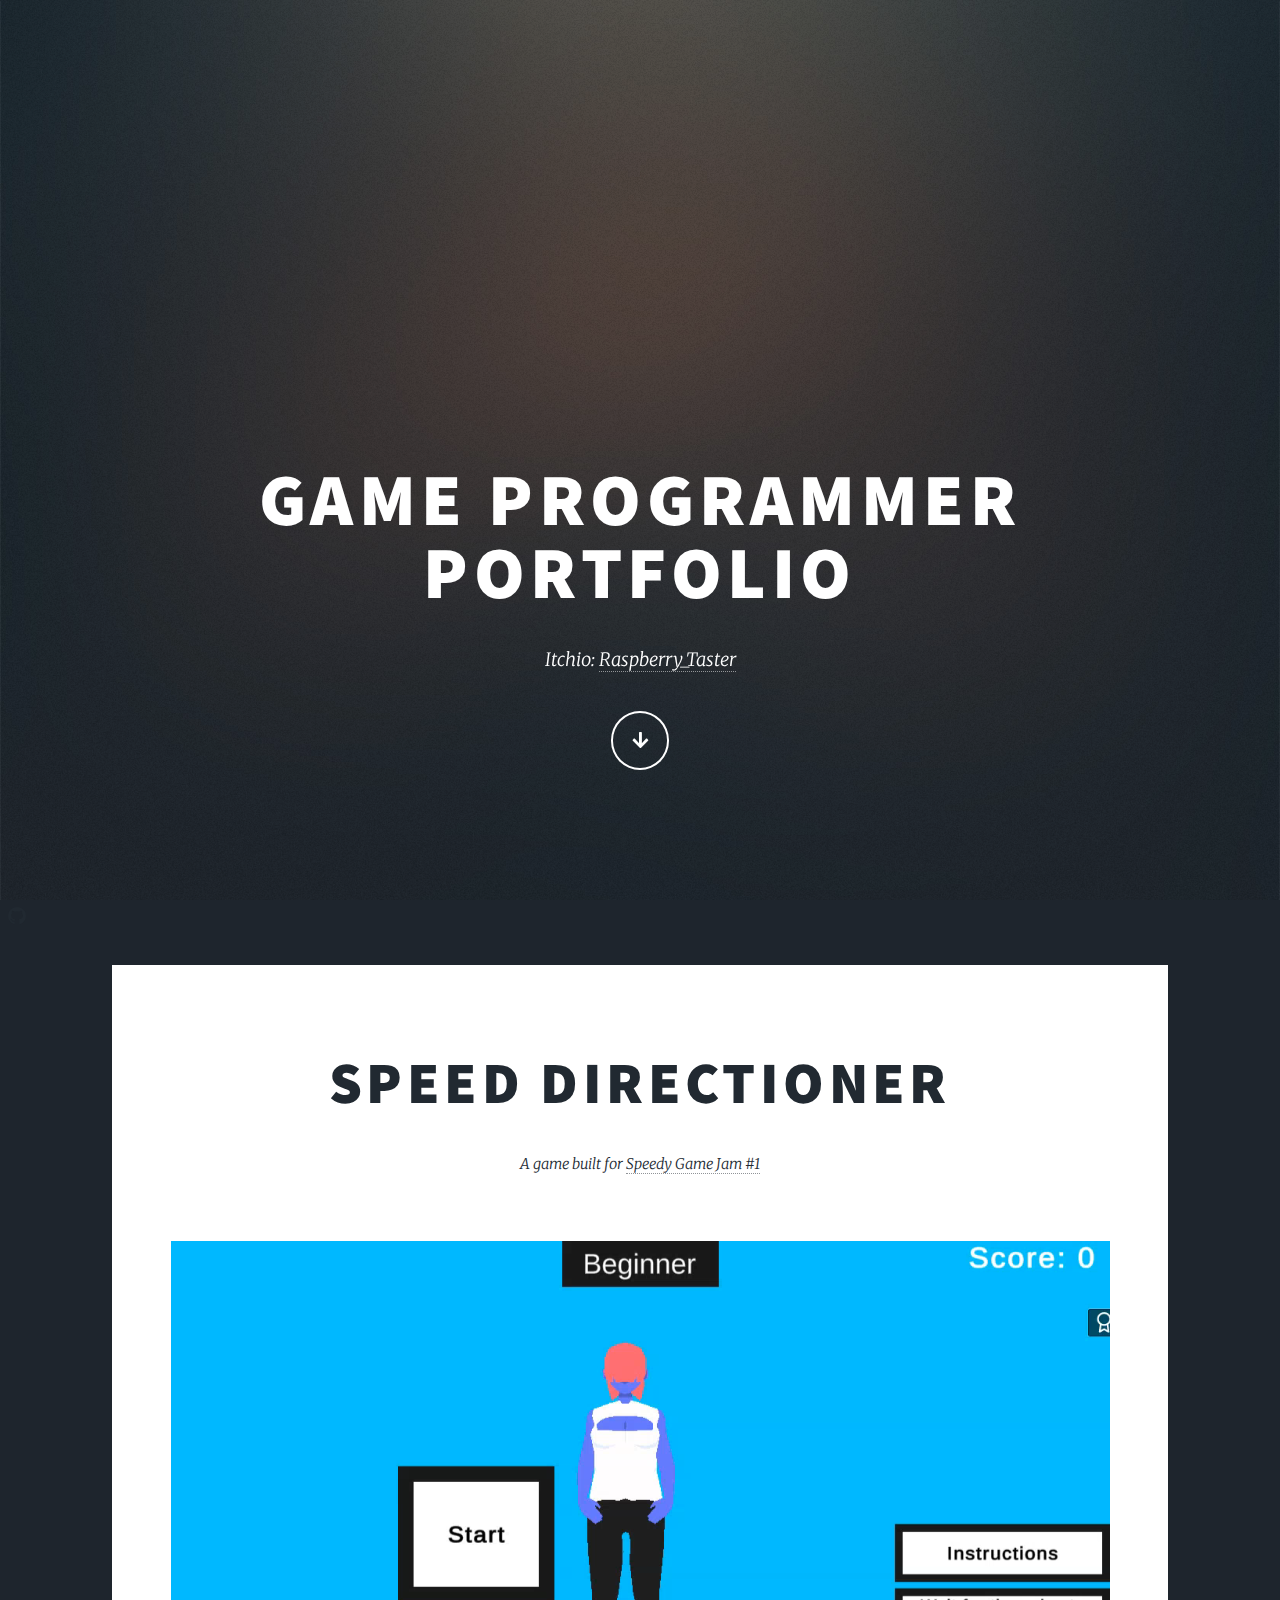
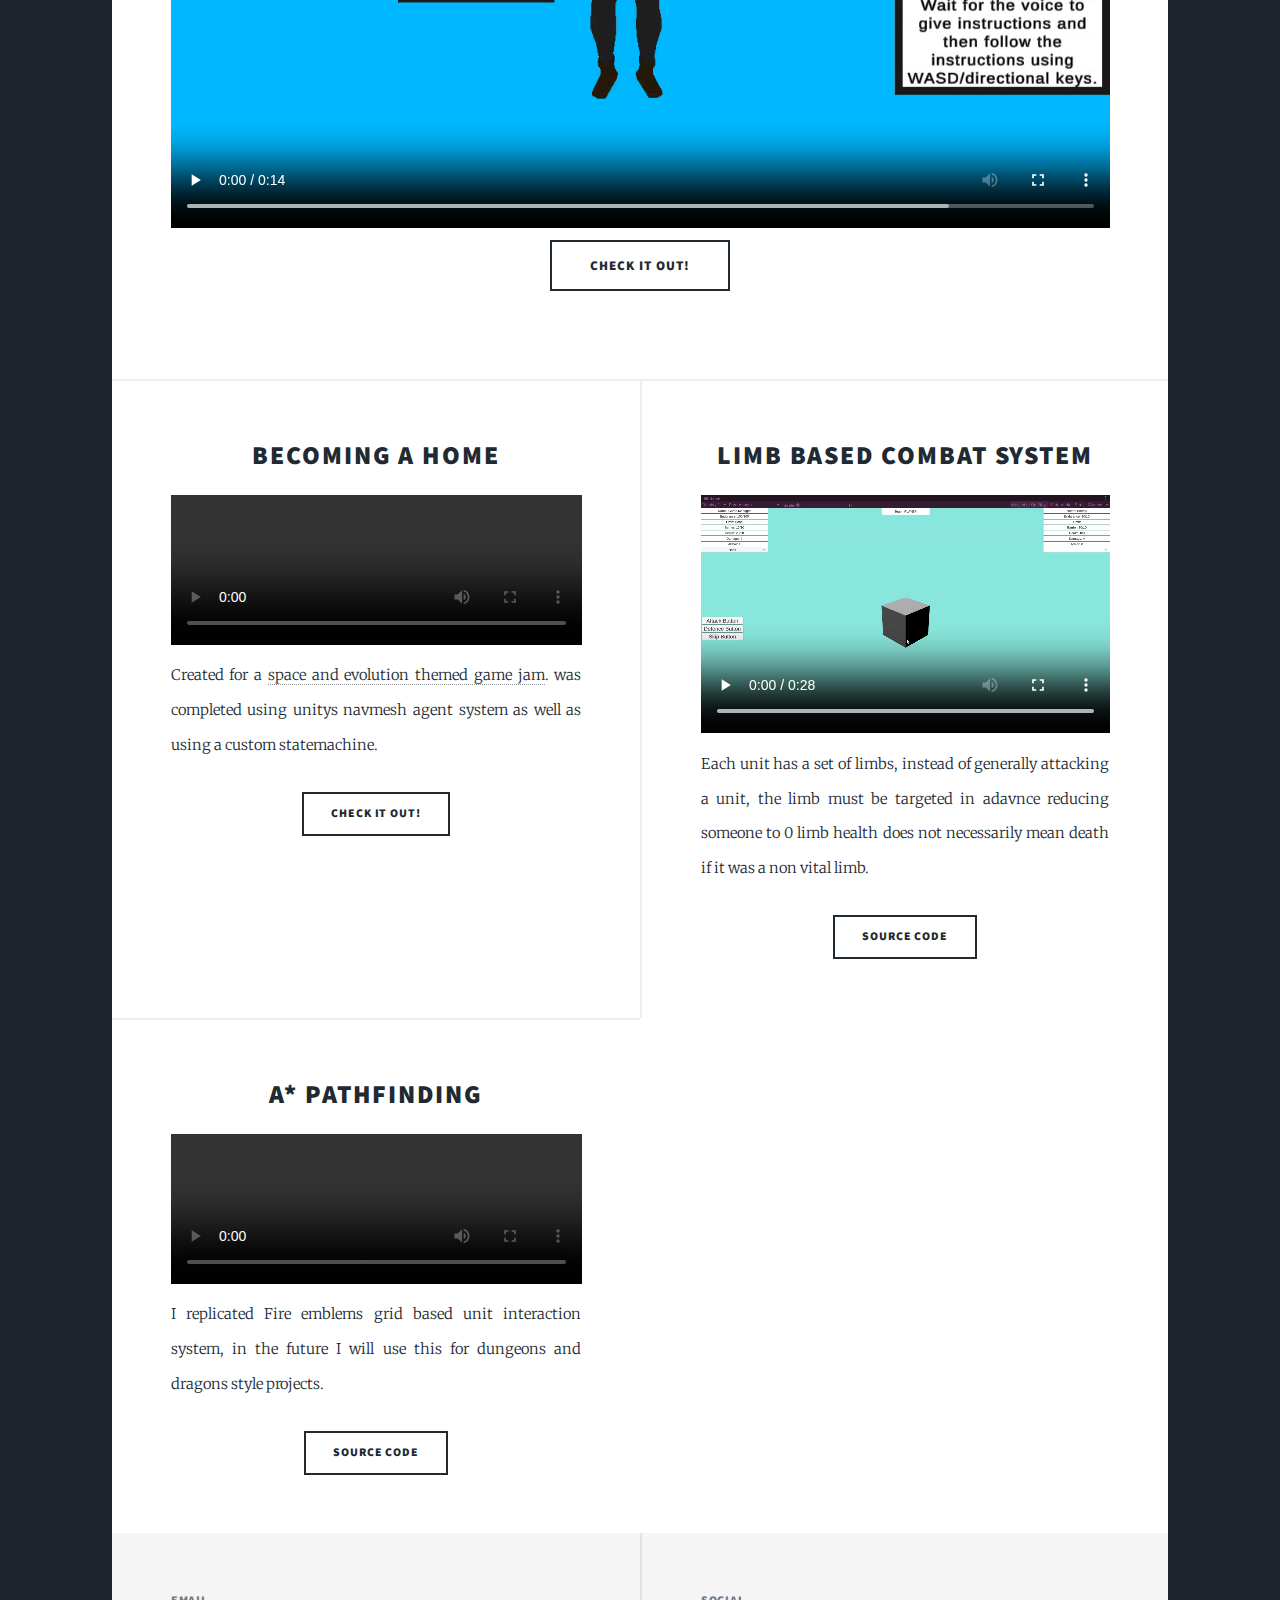
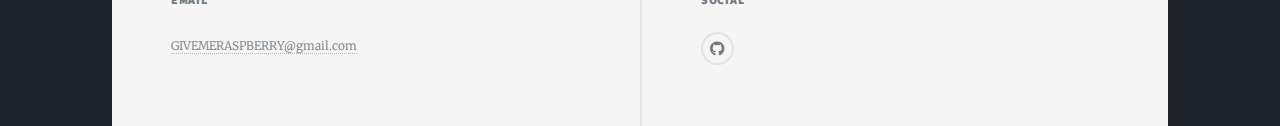
==== commit 10146100: "Update" ====
--- a/index.html
+++ b/index.html
@@ -72,7 +72,7 @@
 								</article>
 								<article>
 									<header>
-										<h2>Early iteration of a Limb based combat system<br /></h2>
+										<h2>Limb based combat system<br /></h2>
 									</header>
 									<video autoplay loop controls>
 										<source src="videos/video_2.mp4" type="video/mp4">
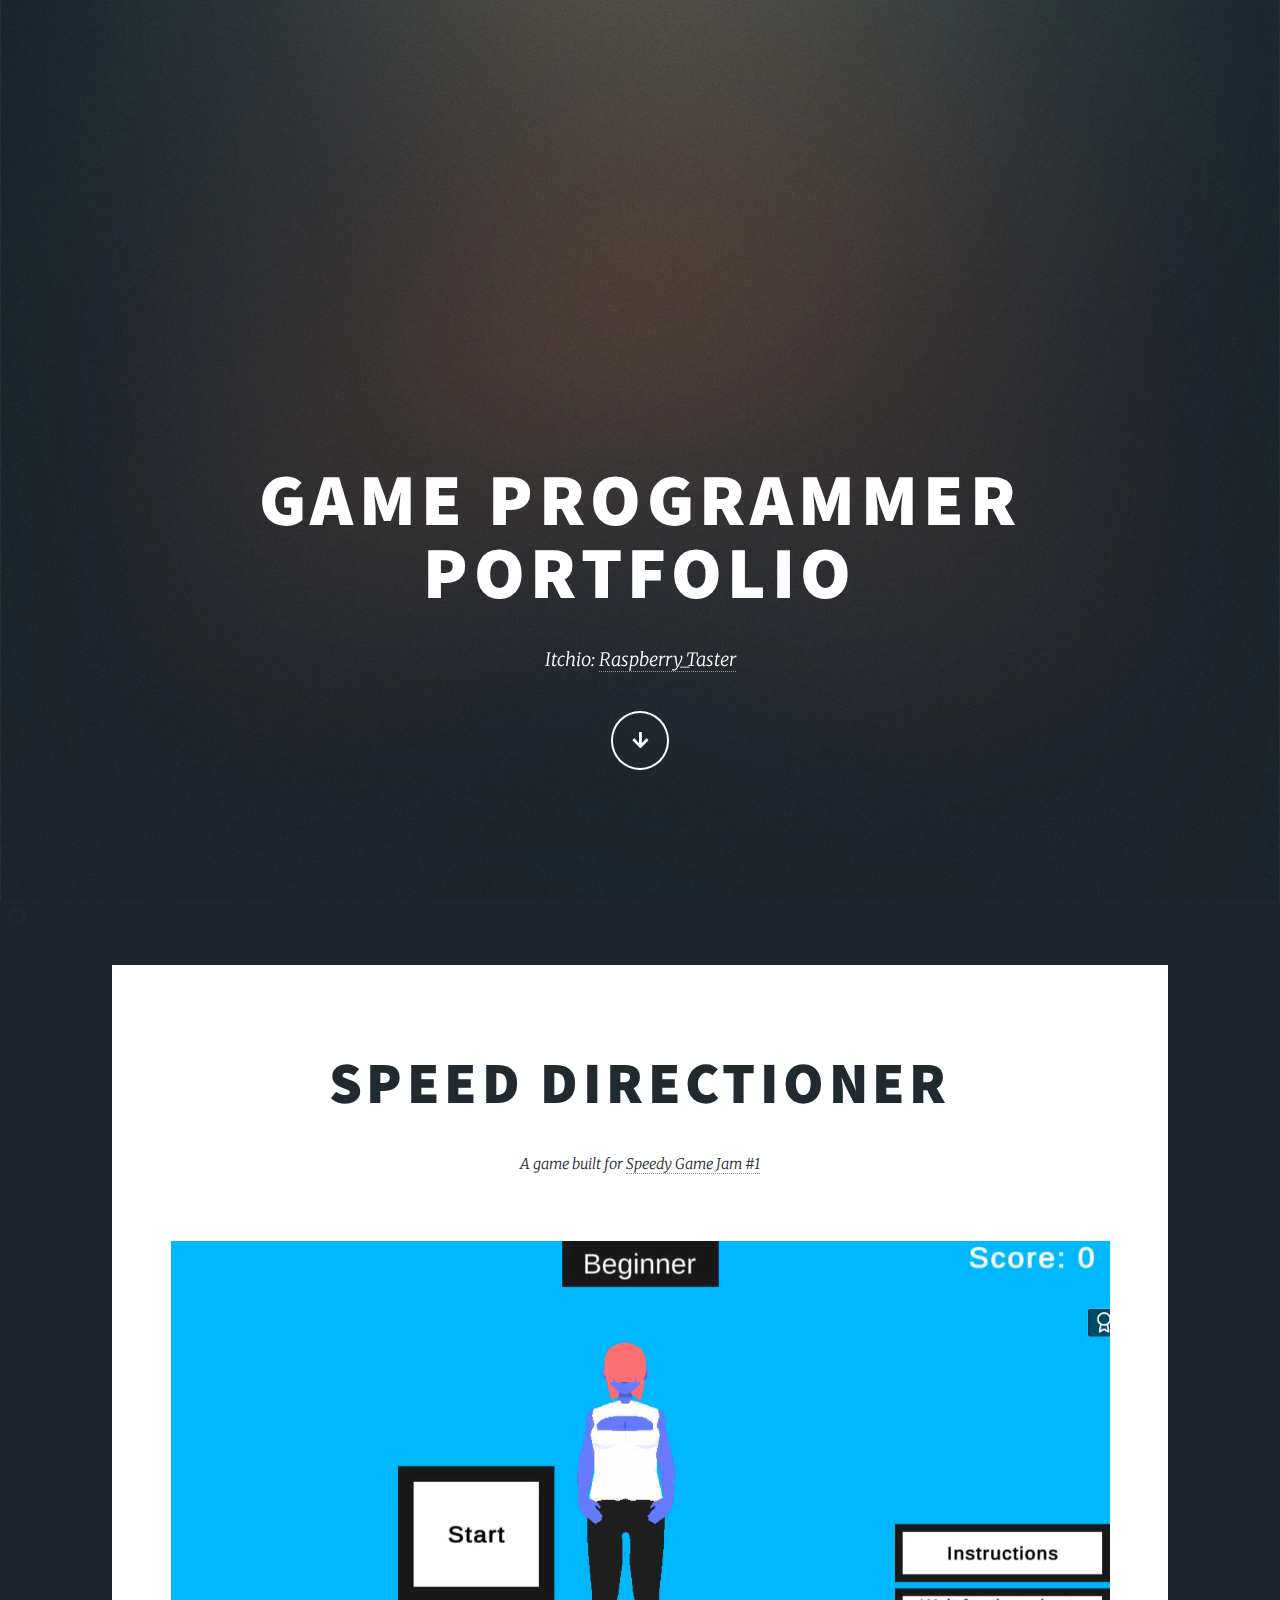
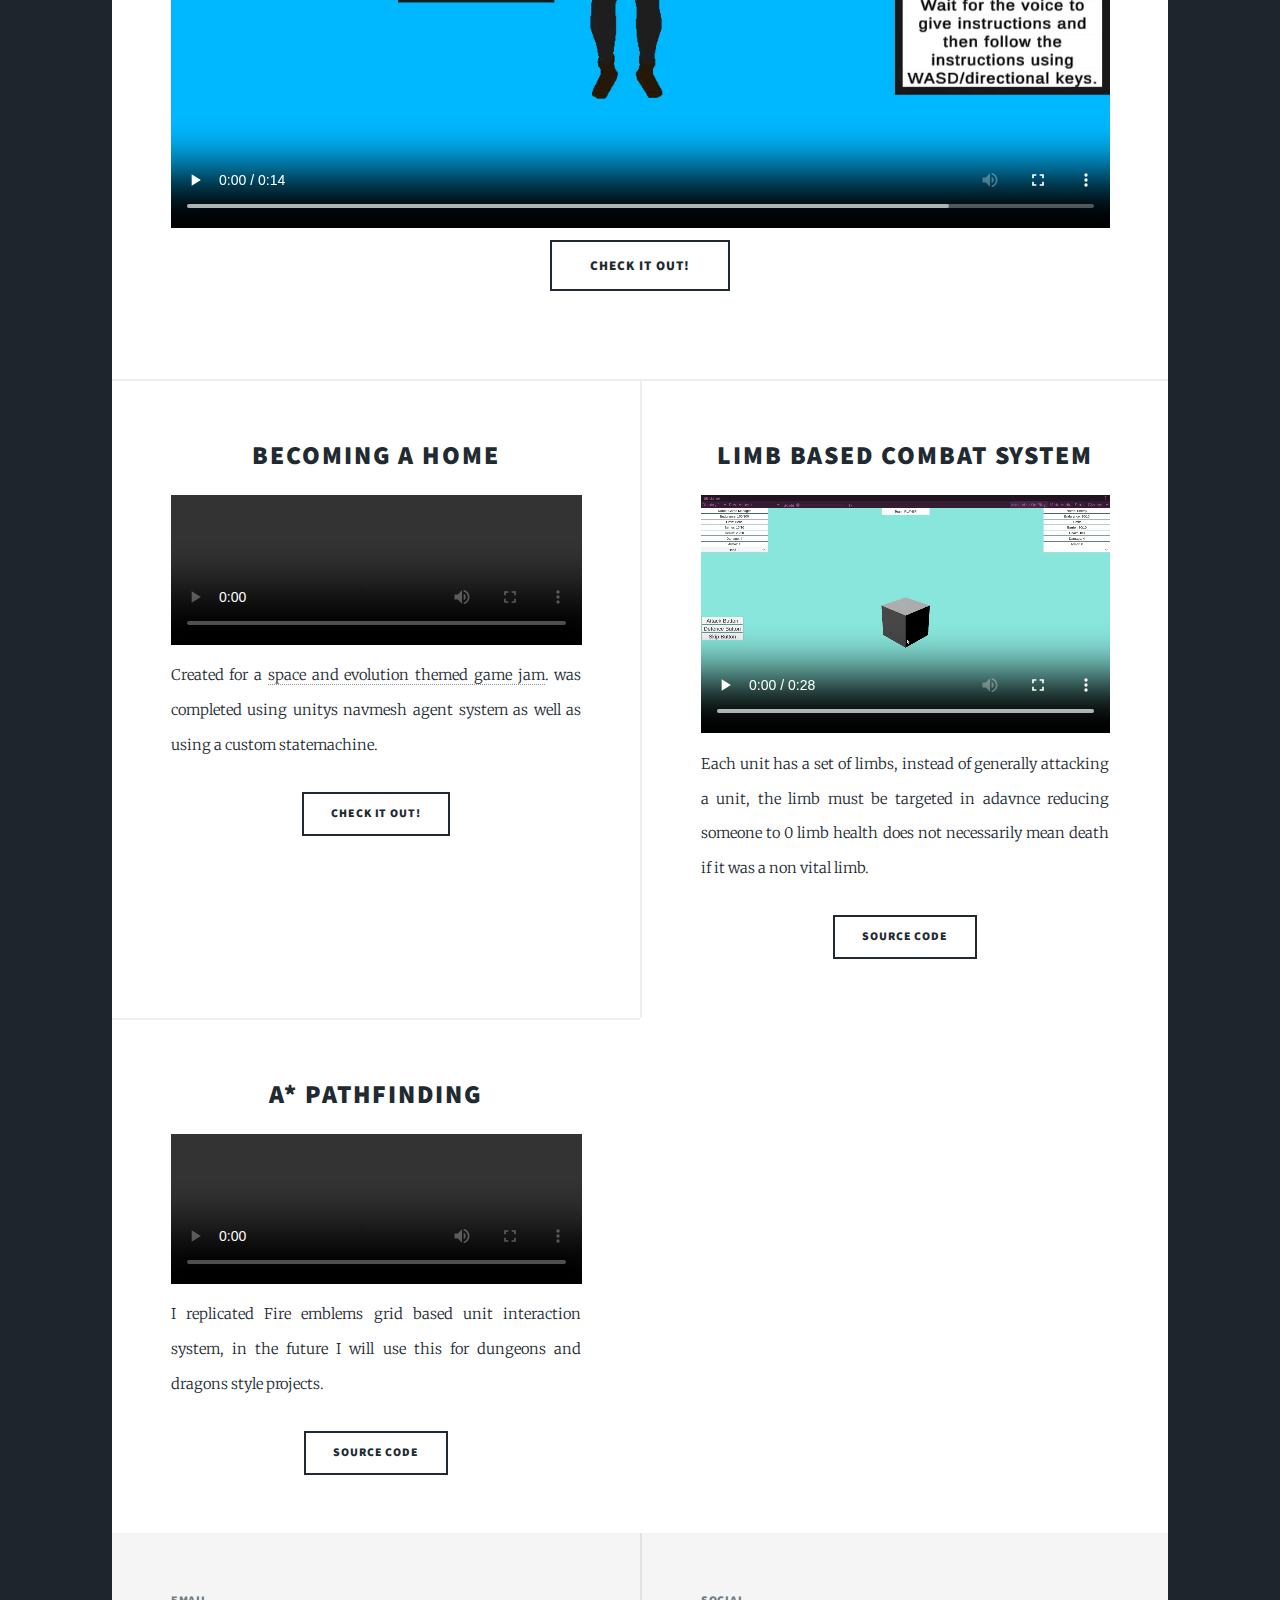
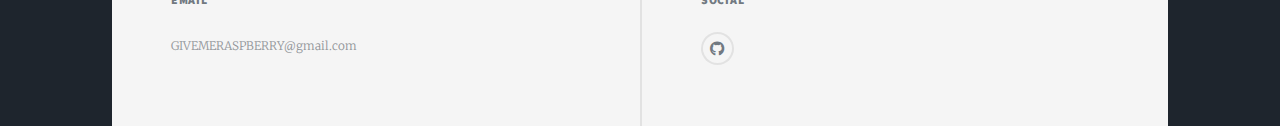
==== commit bacd6796: "Update" ====
--- a/index.html
+++ b/index.html
@@ -106,7 +106,7 @@
 					<footer id="footer">
 						<section class="alt">
 							<h3>Email</h3>
-							<p><a href="#">GIVEMERASPBERRY@gmail.com</a></p>
+							<p>GIVEMERASPBERRY@gmail.com</p>
 						</section>
 						<section>
 							<h3>Social</h3>
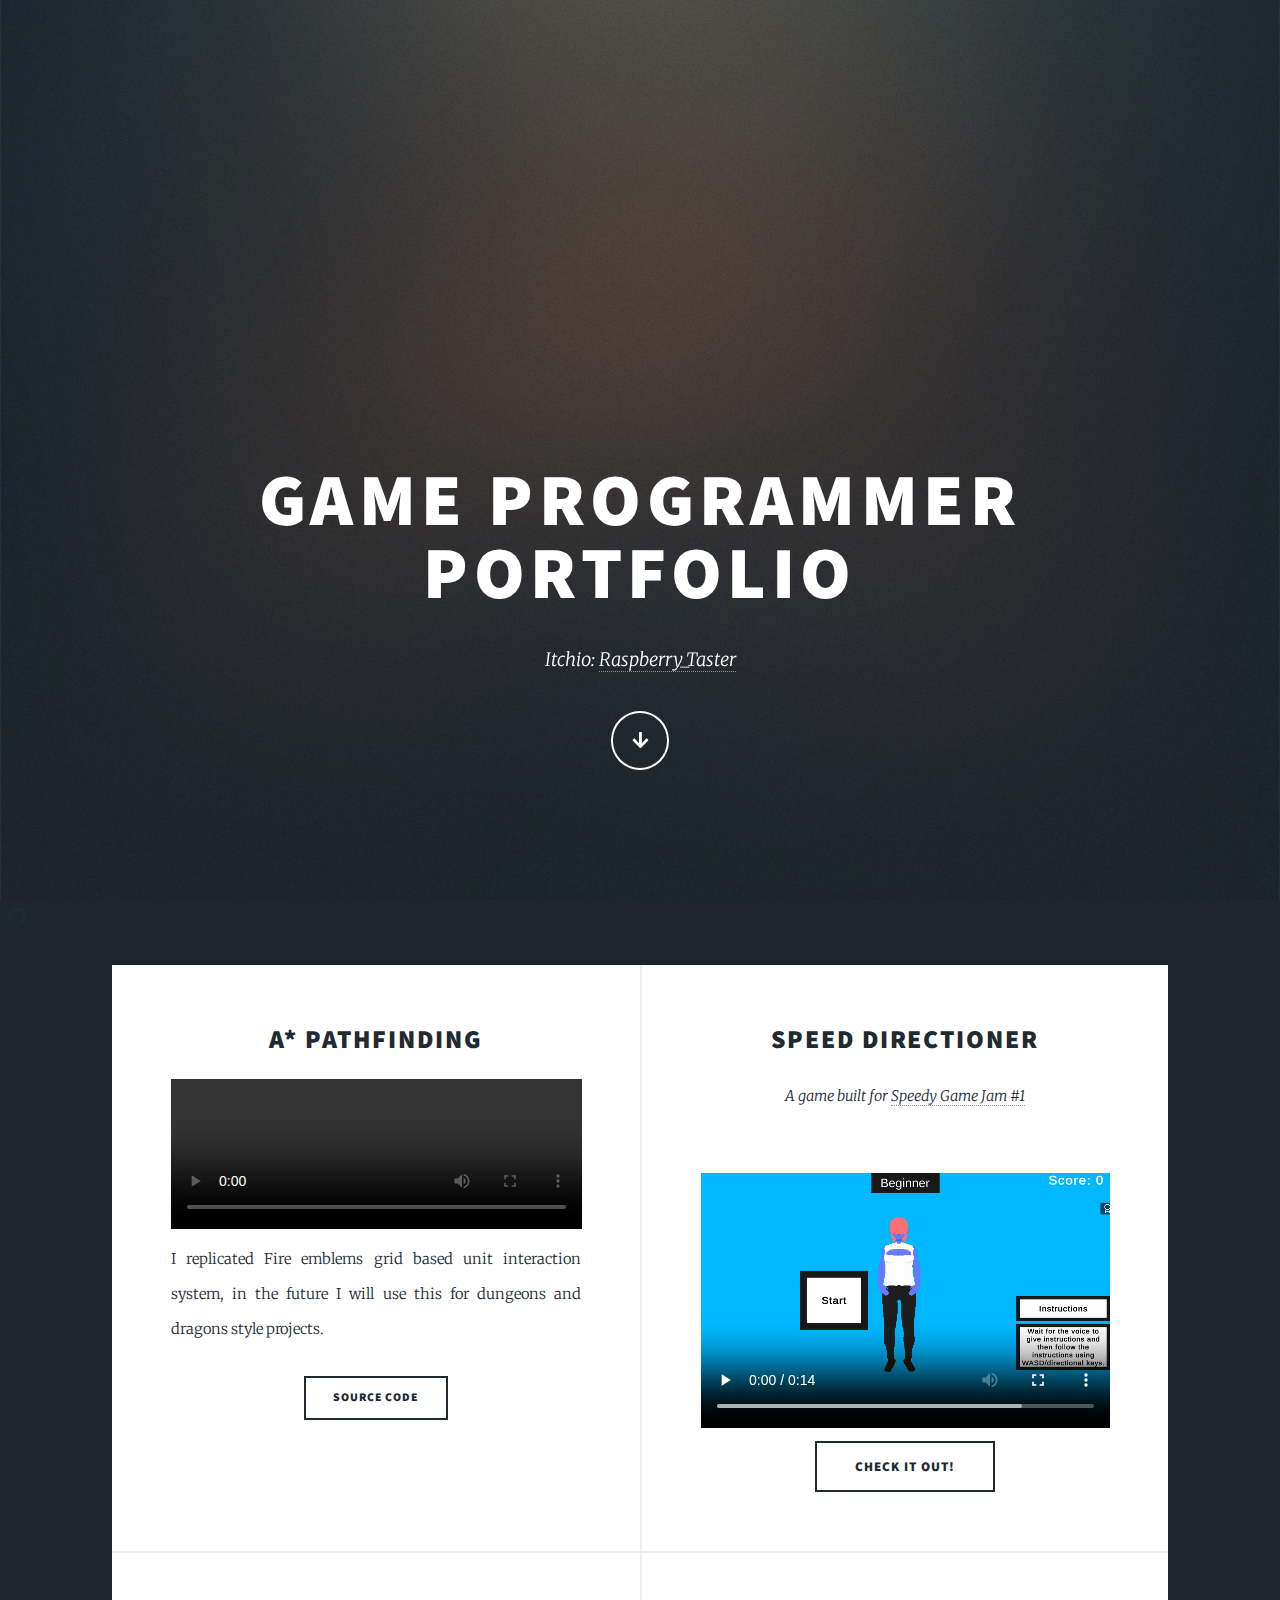
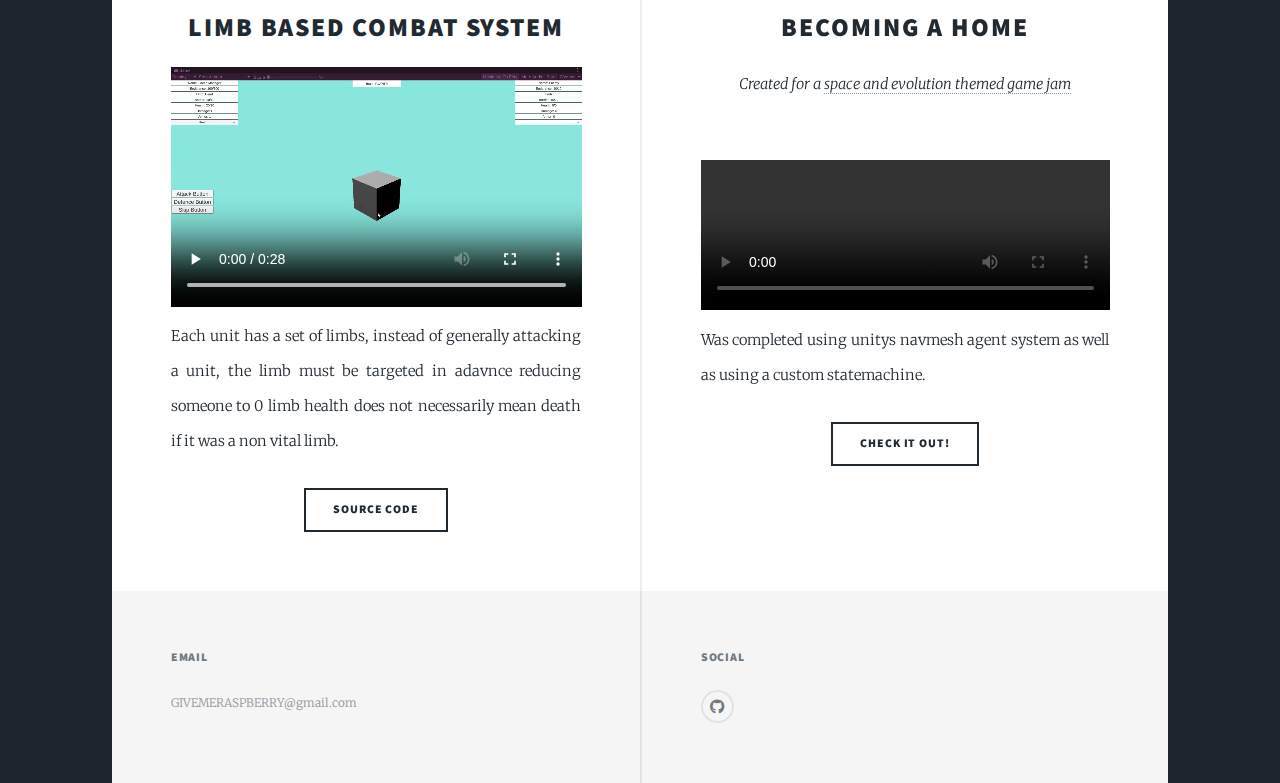
==== commit e06005dd: "Shifted Arrangement Of Projects" ====
--- a/index.html
+++ b/index.html
@@ -42,32 +42,31 @@
 					<div id="main">
 
 						<!-- Featured Post -->
-							<article class="post featured">
-								<header class="major">
-									<h2>Speed Directioner</h2>
-									<p>A game built for <a href="https://itch.io/jam/speedy-game-jam-1">Speedy Game Jam #1</a>
-								</header>
-								<video autoplay loop controls>
-									<source src="videos/video_1.mp4" type="video/mp4">
-								</video>
-								<ul class="actions special">
-									<li><a href="https://raspberry-taster.itch.io/speed-directioner" class="button large">Check it out!</a></li>
-								</ul>
-							</article>
 
 						<!-- Posts -->
 							<section class="posts">
 								<article>
 									<header>
-										<h2>Becoming a home<br /></h2>
+										<h2>A* pathfinding<br /></h2>
 									</header>
 									<video autoplay loop controls>
-										<source src="videos/video_3.mp4" type="video/mp4">
+										<source src="videos/video_4.mp4" type="video/mp4">
 									</video>
-									<p>Created for a <a href="https://itch.io/jam/space-jam1">space and evolution themed game jam</a>. was completed using unitys navmesh agent
-									system as well as using a custom statemachine.</p>
+									<p>I replicated Fire emblems grid based unit interaction system, in the future I will use this for dungeons and dragons style projects.</p>
 									<ul class="actions special">
-										<li><a href="https://raspberry-taster.itch.io/becoming-a-home" class="button">Check it out!</a></li>
+										<li><a href="https://github.com/RaspberryTaster/A-Star-Grid-Pathfinding" class="button">Source Code</a></li>
+									</ul>
+								</article>
+								<article class="post featured">
+									<header class="major">
+										<h2>Speed Directioner</h2>
+										<p>A game built for <a href="https://itch.io/jam/speedy-game-jam-1">Speedy Game Jam #1</a>
+									</header>
+									<video autoplay loop controls>
+										<source src="videos/video_1.mp4" type="video/mp4">
+									</video>
+									<ul class="actions special">
+										<li><a href="https://raspberry-taster.itch.io/speed-directioner" class="button large">Check it out!</a></li>
 									</ul>
 								</article>
 								<article>
@@ -85,15 +84,16 @@
 									</ul>
 								</article>
 								<article>
-									<header>
-										<h2>A* pathfinding<br /></h2>
+									<header class="major">
+										<h2>Becoming a home<br /></h2>
+										<p>Created for a <a href="https://itch.io/jam/space-jam1">space and evolution themed game jam</a></p>
 									</header>
 									<video autoplay loop controls>
-										<source src="videos/video_4.mp4" type="video/mp4">
+										<source src="videos/video_3.mp4" type="video/mp4">
 									</video>
-									<p>I replicated Fire emblems grid based unit interaction system, in the future I will use this for dungeons and dragons style projects.</p>
+									<p> Was completed using unitys navmesh agent system as well as using a custom statemachine.</p>
 									<ul class="actions special">
-										<li><a href="https://github.com/RaspberryTaster/A-Star-Grid-Pathfinding" class="button">Source Code</a></li>
+										<li><a href="https://raspberry-taster.itch.io/becoming-a-home" class="button">Check it out!</a></li>
 									</ul>
 								</article>
 							</section>
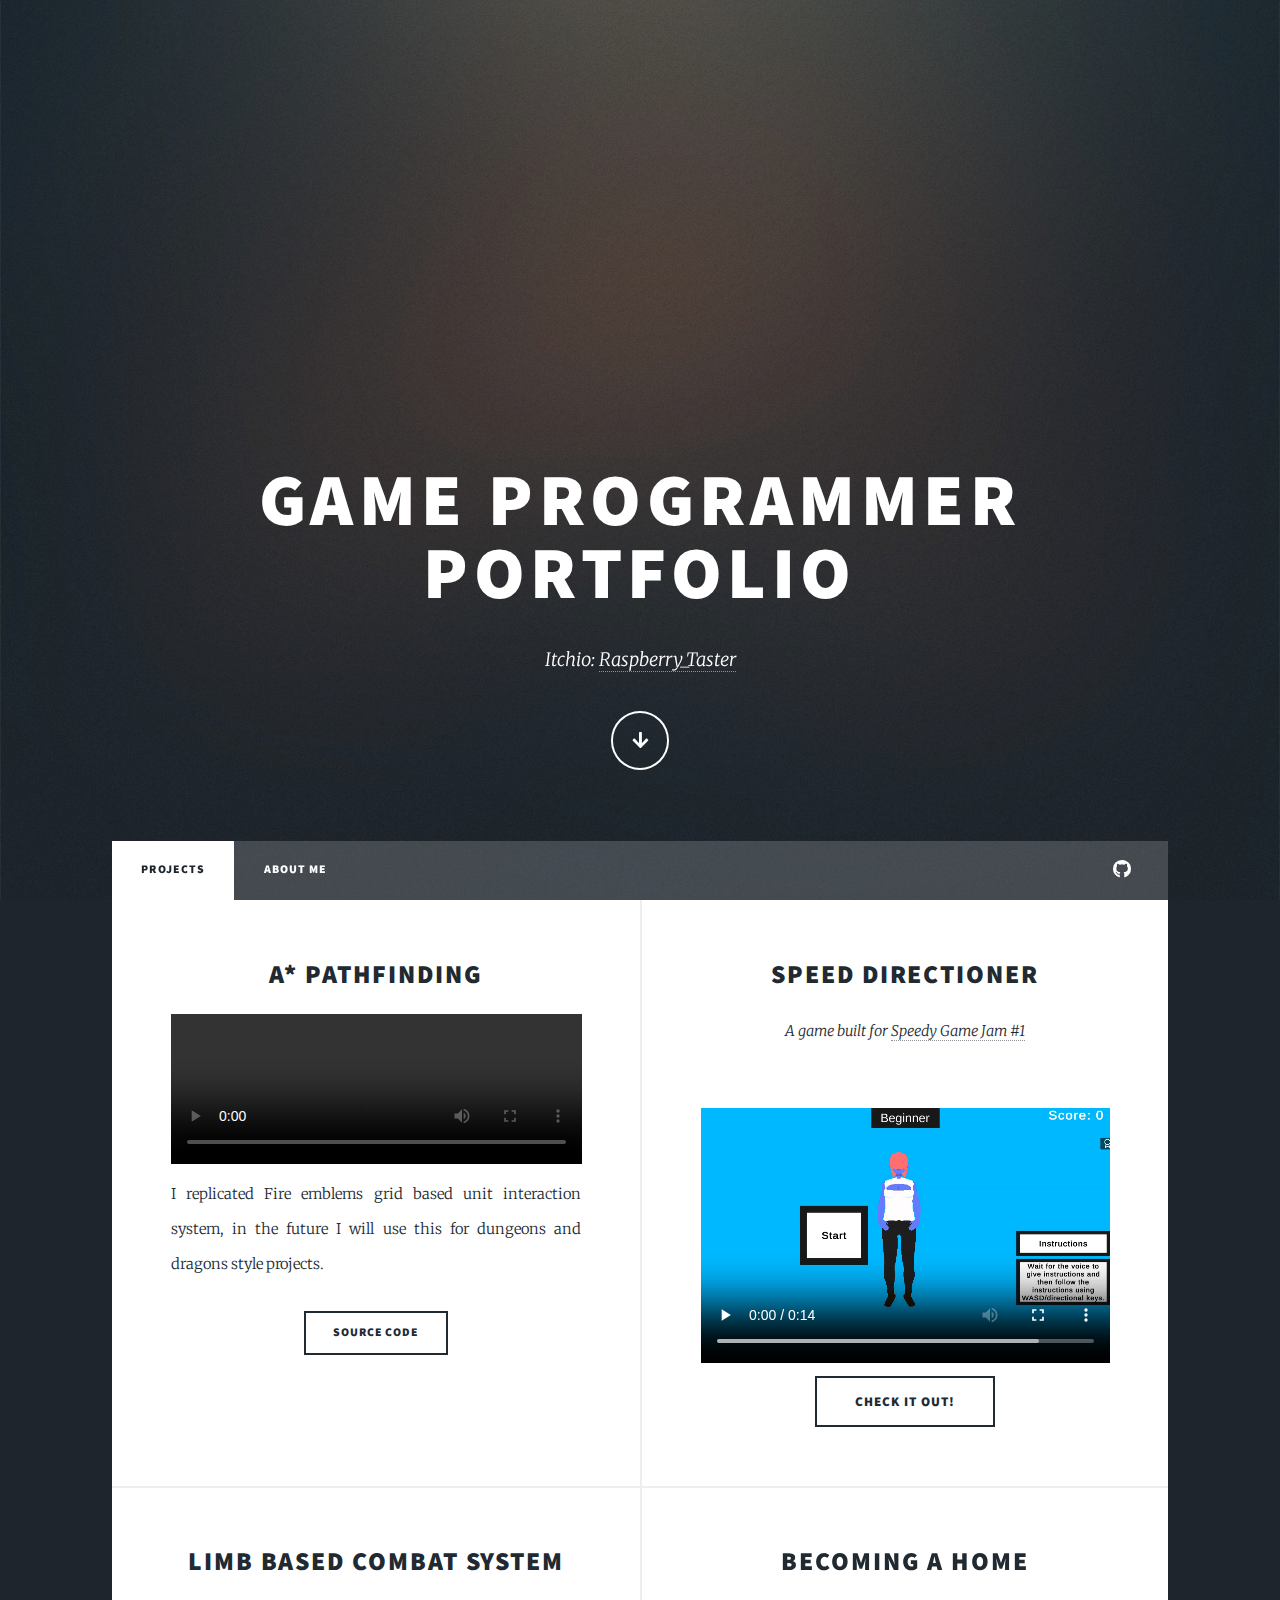
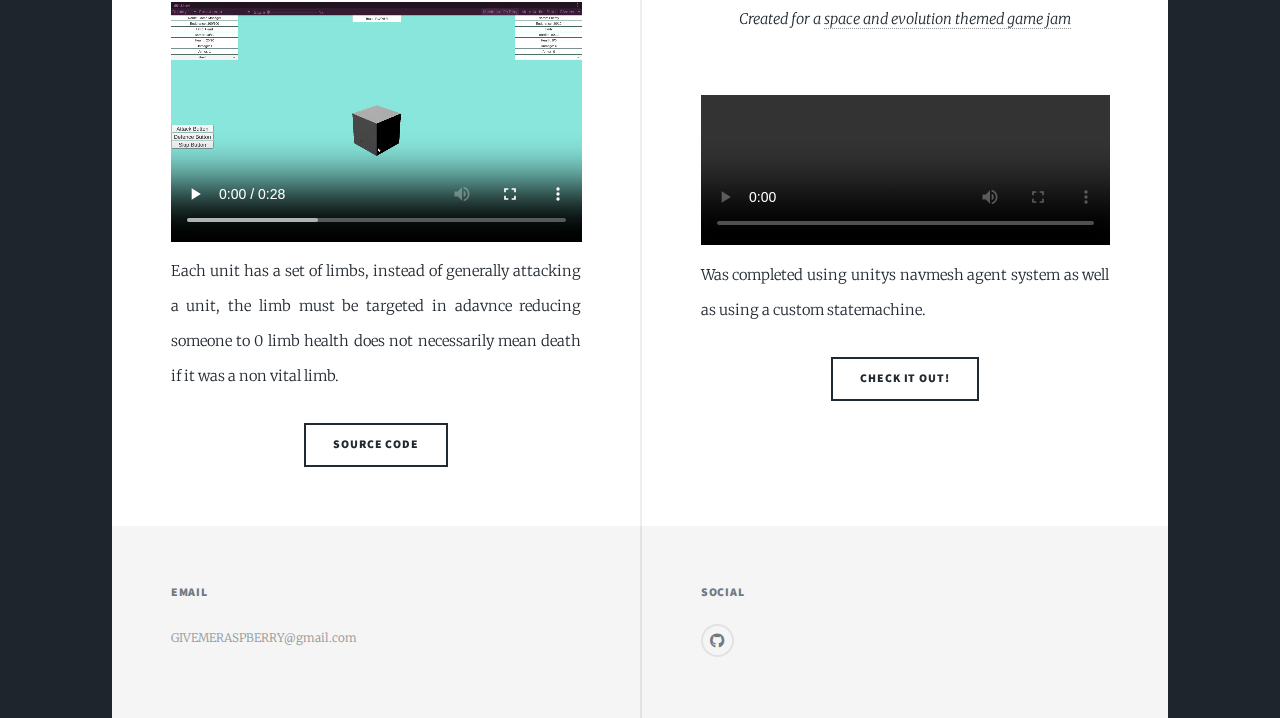
==== commit 27972d21: "Update" ====
--- a/index.html
+++ b/index.html
@@ -29,10 +29,15 @@
 
 				<!-- Header -->
 					<header id="header">
-						<a href="index.html" class="logo">Raspberry</a>
+						<a class="logo">Raspberry</a>
 					</header>
 
 				<!-- Nav -->
+					<nav id="nav">
+						<ul class="links">
+							<li class="active"><a href="index.html">Projects</a></li>
+							<li><a href="generic.html">About me</a></li>
+						</ul>
 						<ul class="icons">
 							<li><a href="https://github.com/RaspberryTaster" class="icon brands fa-github"><span class="label">GitHub</span></a></li>
 						</ul>
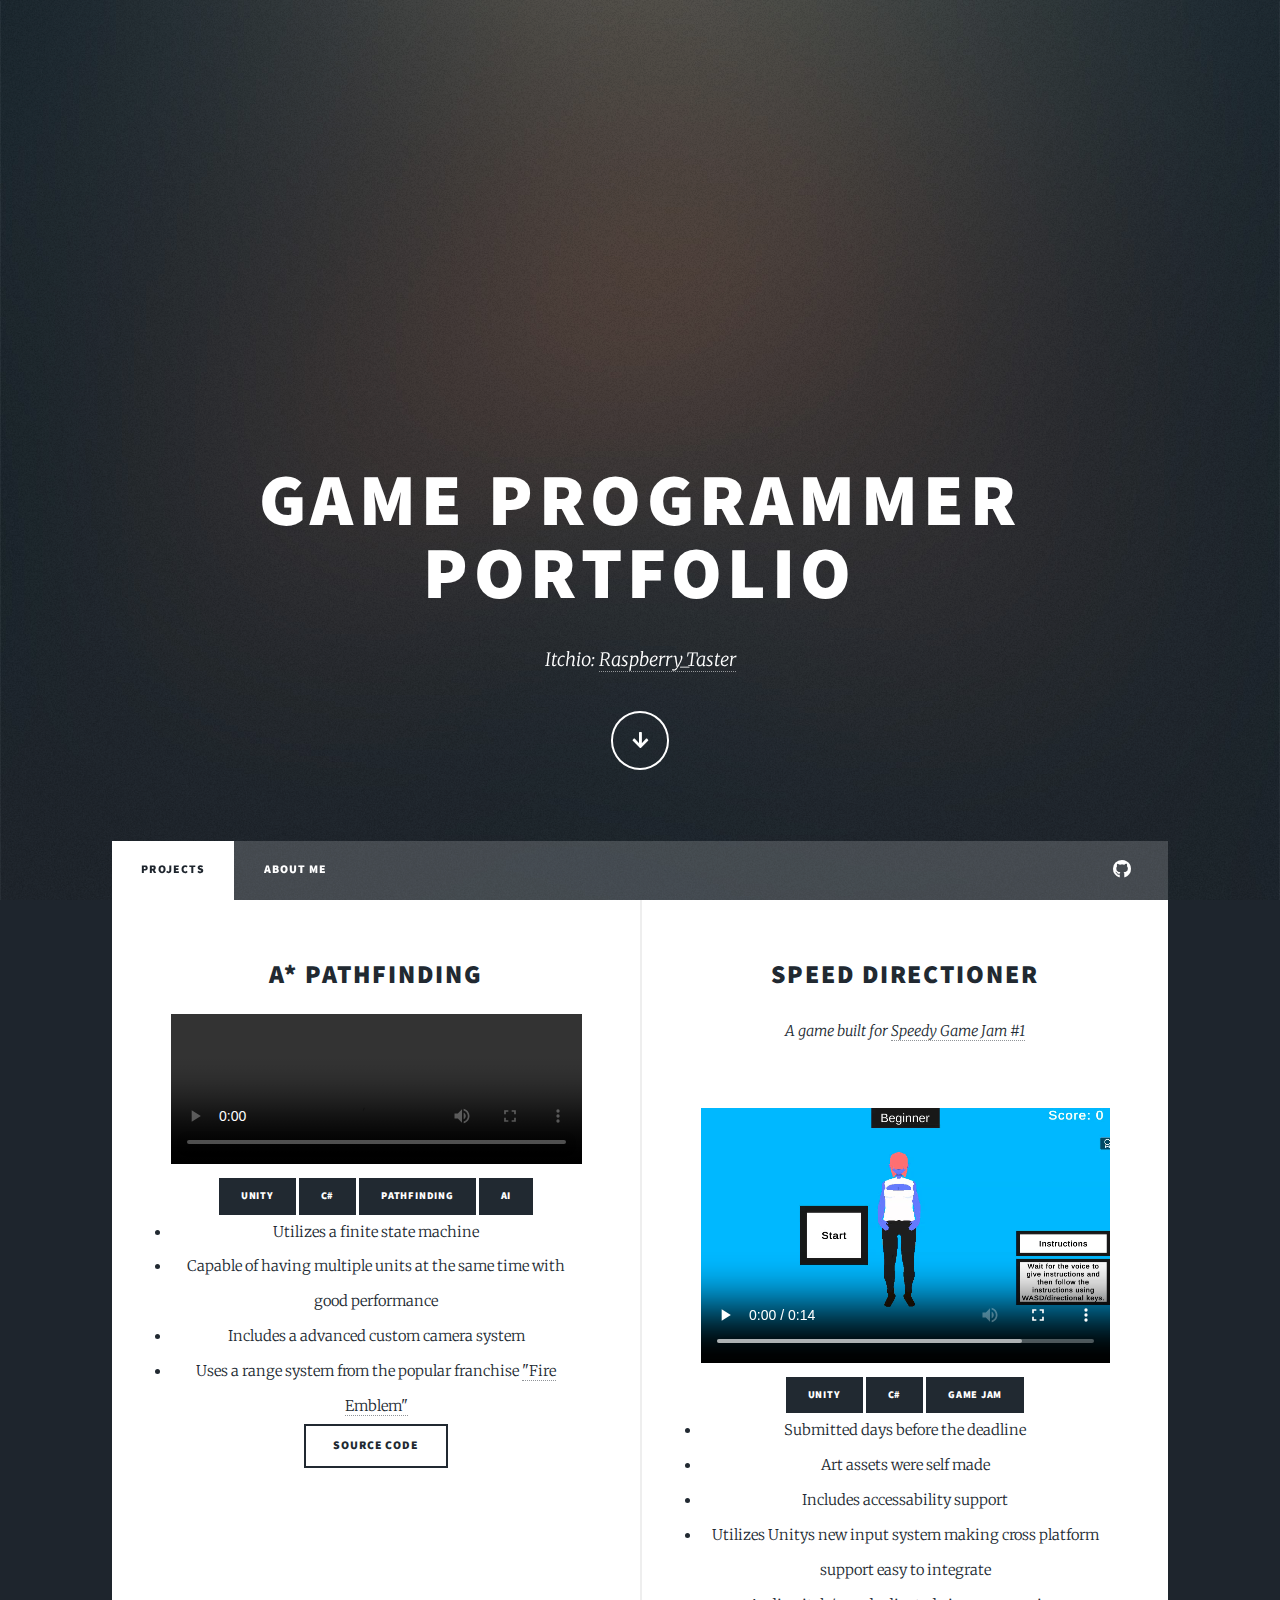
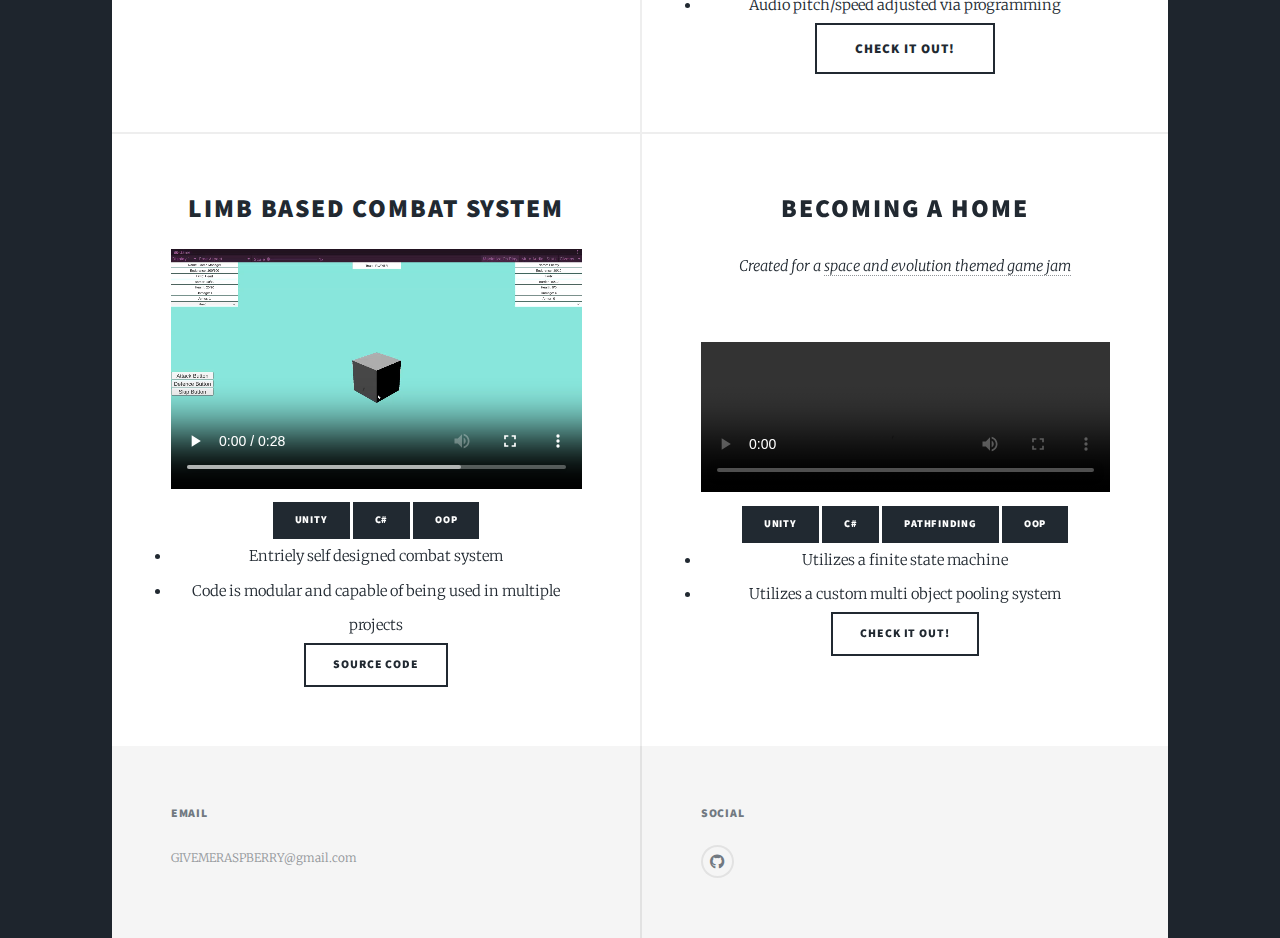
==== commit b49bbf9e: "Update" ====
--- a/index.html
+++ b/index.html
@@ -42,7 +42,7 @@
 							<li><a href="https://github.com/RaspberryTaster" class="icon brands fa-github"><span class="label">GitHub</span></a></li>
 						</ul>
 					</nav>
-
+				
 				<!-- Main -->
 					<div id="main">
 
@@ -57,12 +57,16 @@
 									<video autoplay loop controls>
 										<source src="videos/video_4.mp4" type="video/mp4">
 									</video>
-									<p>I replicated Fire emblems grid based unit interaction system, in the future I will use this for dungeons and dragons style projects.</p>
+									<a class="button primary small">Unity</a> <a class="button primary small">C#</a> <a class="button primary small">Pathfinding</a> <a class="button primary small">AI</a>
+									<li>Utilizes a finite state machine</li>
+									<li>Capable of having multiple units at the same time with good performance</li>
+									<li>Includes a advanced custom camera system</li>
+									<li>Uses a range system from the popular franchise <a href="https://fireemblem.fandom.com/wiki/Range">"Fire Emblem"</a></li>
 									<ul class="actions special">
 										<li><a href="https://github.com/RaspberryTaster/A-Star-Grid-Pathfinding" class="button">Source Code</a></li>
 									</ul>
 								</article>
-								<article class="post featured">
+								<article>
 									<header class="major">
 										<h2>Speed Directioner</h2>
 										<p>A game built for <a href="https://itch.io/jam/speedy-game-jam-1">Speedy Game Jam #1</a>
@@ -70,6 +74,12 @@
 									<video autoplay loop controls>
 										<source src="videos/video_1.mp4" type="video/mp4">
 									</video>
+									<a class="button primary small">Unity</a> <a class="button primary small">C#</a> <a class="button primary small">Game Jam</a>
+									<li>Submitted days before the deadline</li>
+									<li>Art assets were self made</li>
+									<li>Includes accessability support</li>
+									<li>Utilizes Unitys new input system making cross platform support easy to integrate</li>
+									<li>Audio pitch/speed adjusted via programming</li>
 									<ul class="actions special">
 										<li><a href="https://raspberry-taster.itch.io/speed-directioner" class="button large">Check it out!</a></li>
 									</ul>
@@ -81,9 +91,9 @@
 									<video autoplay loop controls>
 										<source src="videos/video_2.mp4" type="video/mp4">
 									</video>
-									<p>Each unit has a set of limbs, instead of generally attacking a unit, the limb must be targeted in adavnce
-										reducing someone to 0 limb health does not necessarily mean death if it was a non vital limb.
-									</p>
+									<a class="button primary small">Unity</a> <a class="button primary small">C#</a> <a class="button primary small">OOP</a>
+									<li>Entriely self designed combat system</li>
+									<li>Code is modular and capable of being used in multiple projects</li>
 									<ul class="actions special">
 										<li><a href="https://github.com/RaspberryTaster/Early-Limb-Based-Combat-System" class="button">Source Code</a></li>
 									</ul>
@@ -96,7 +106,9 @@
 									<video autoplay loop controls>
 										<source src="videos/video_3.mp4" type="video/mp4">
 									</video>
-									<p> Was completed using unitys navmesh agent system as well as using a custom statemachine.</p>
+									<a class="button primary small">Unity</a> <a class="button primary small">C#</a> <a class="button primary small">Pathfinding</a> <a class="button primary small">OOP</a>
+									<li>Utilizes a finite state machine</li>
+									<li>Utilizes a custom multi object pooling system</li>
 									<ul class="actions special">
 										<li><a href="https://raspberry-taster.itch.io/becoming-a-home" class="button">Check it out!</a></li>
 									</ul>
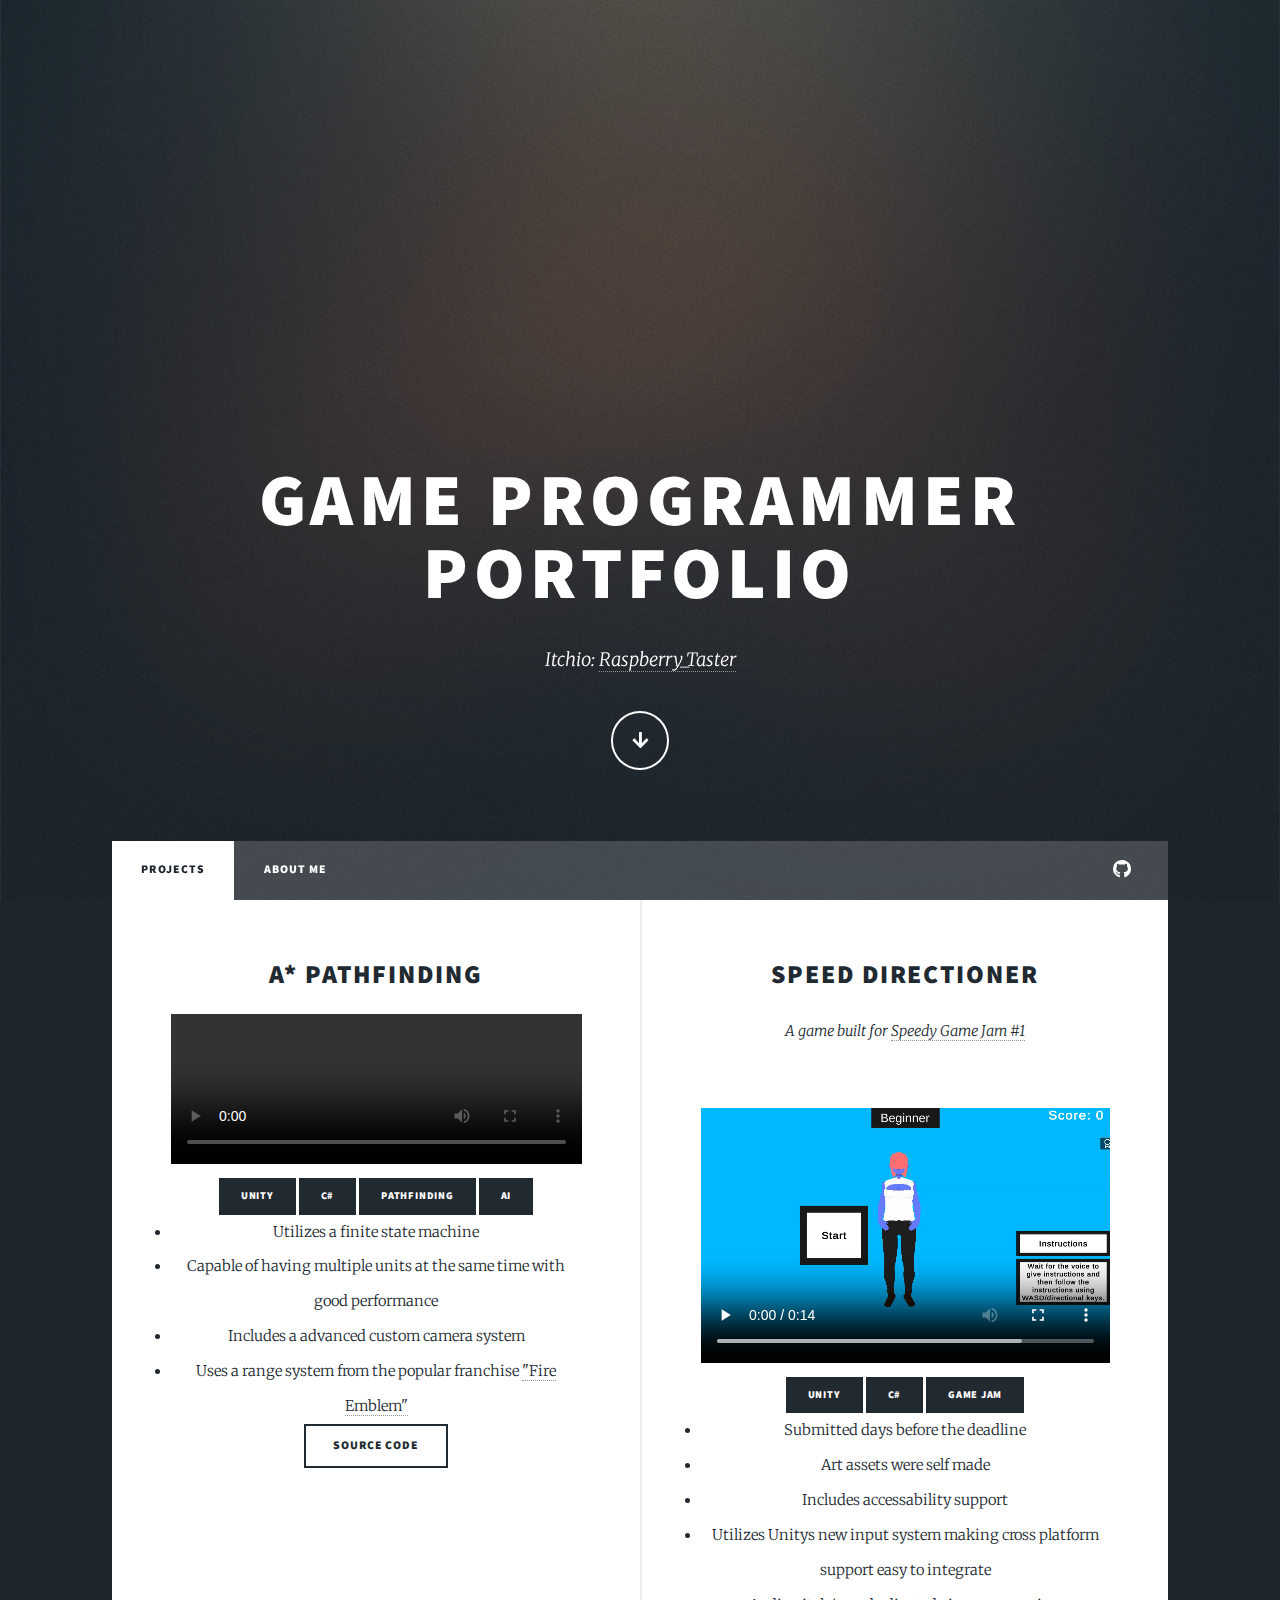
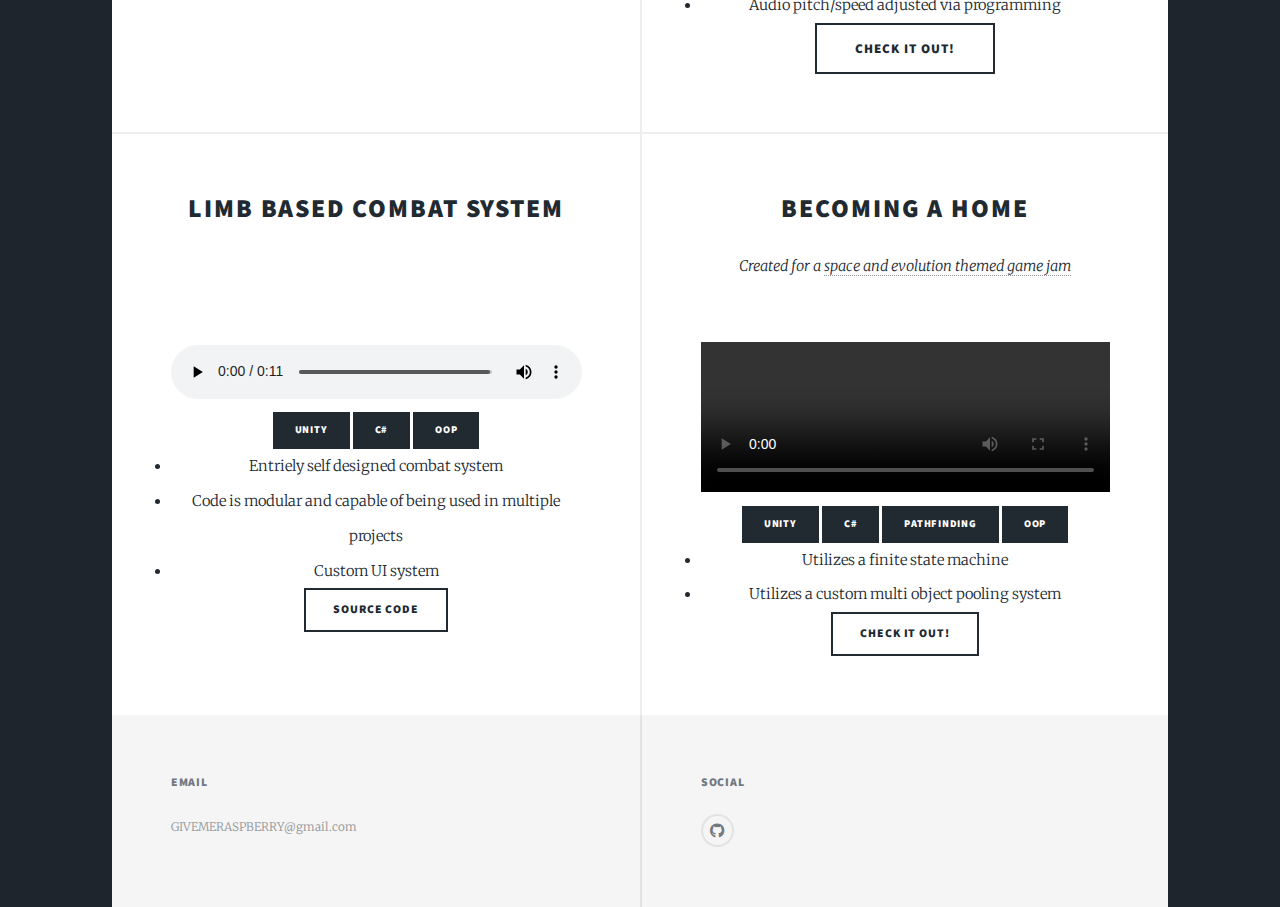
==== commit a55fe225: "Changed Limb Combat Video" ====
--- a/index.html
+++ b/index.html
@@ -89,11 +89,12 @@
 										<h2>Limb based combat system<br /></h2>
 									</header>
 									<video autoplay loop controls>
-										<source src="videos/video_2.mp4" type="video/mp4">
+										<source src="videos/LimbCombat.mp4" type="video/mp4">
 									</video>
 									<a class="button primary small">Unity</a> <a class="button primary small">C#</a> <a class="button primary small">OOP</a>
 									<li>Entriely self designed combat system</li>
 									<li>Code is modular and capable of being used in multiple projects</li>
+									<li>Custom UI system</li>
 									<ul class="actions special">
 										<li><a href="https://github.com/RaspberryTaster/Early-Limb-Based-Combat-System" class="button">Source Code</a></li>
 									</ul>
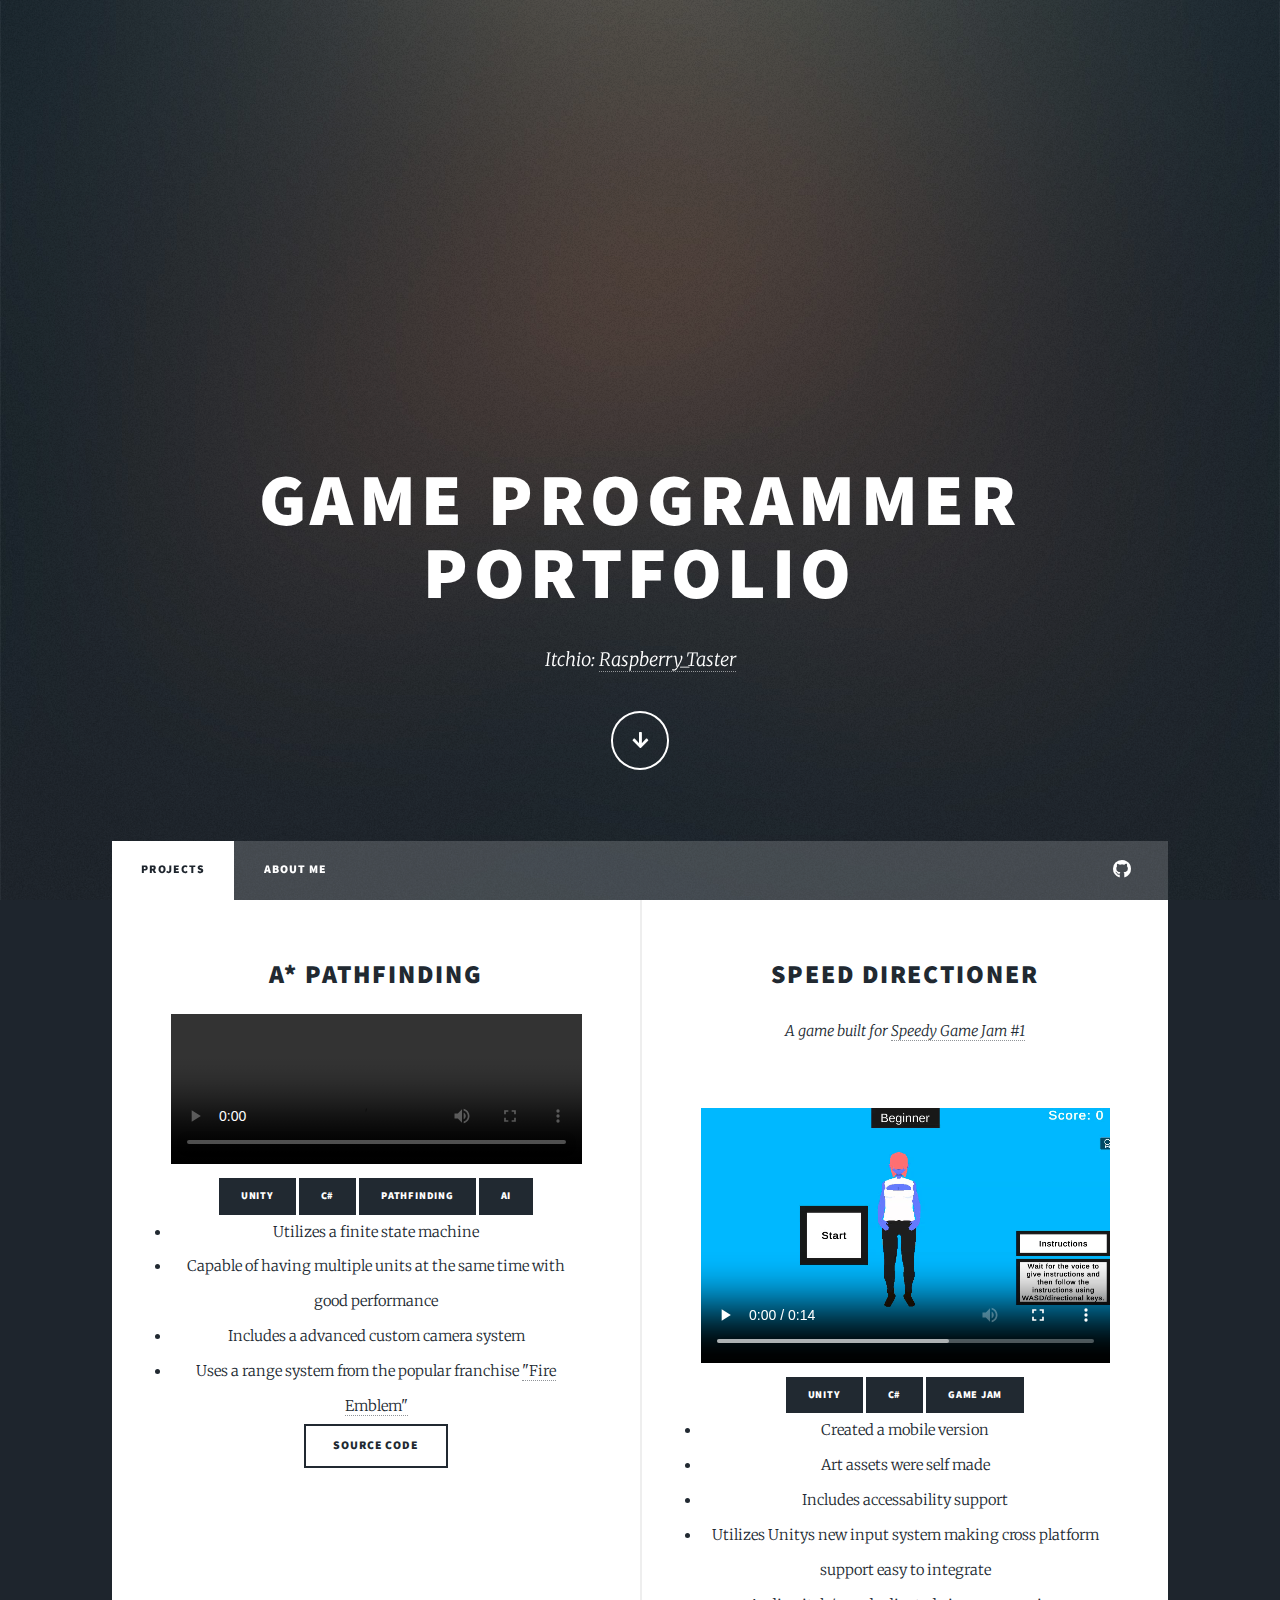
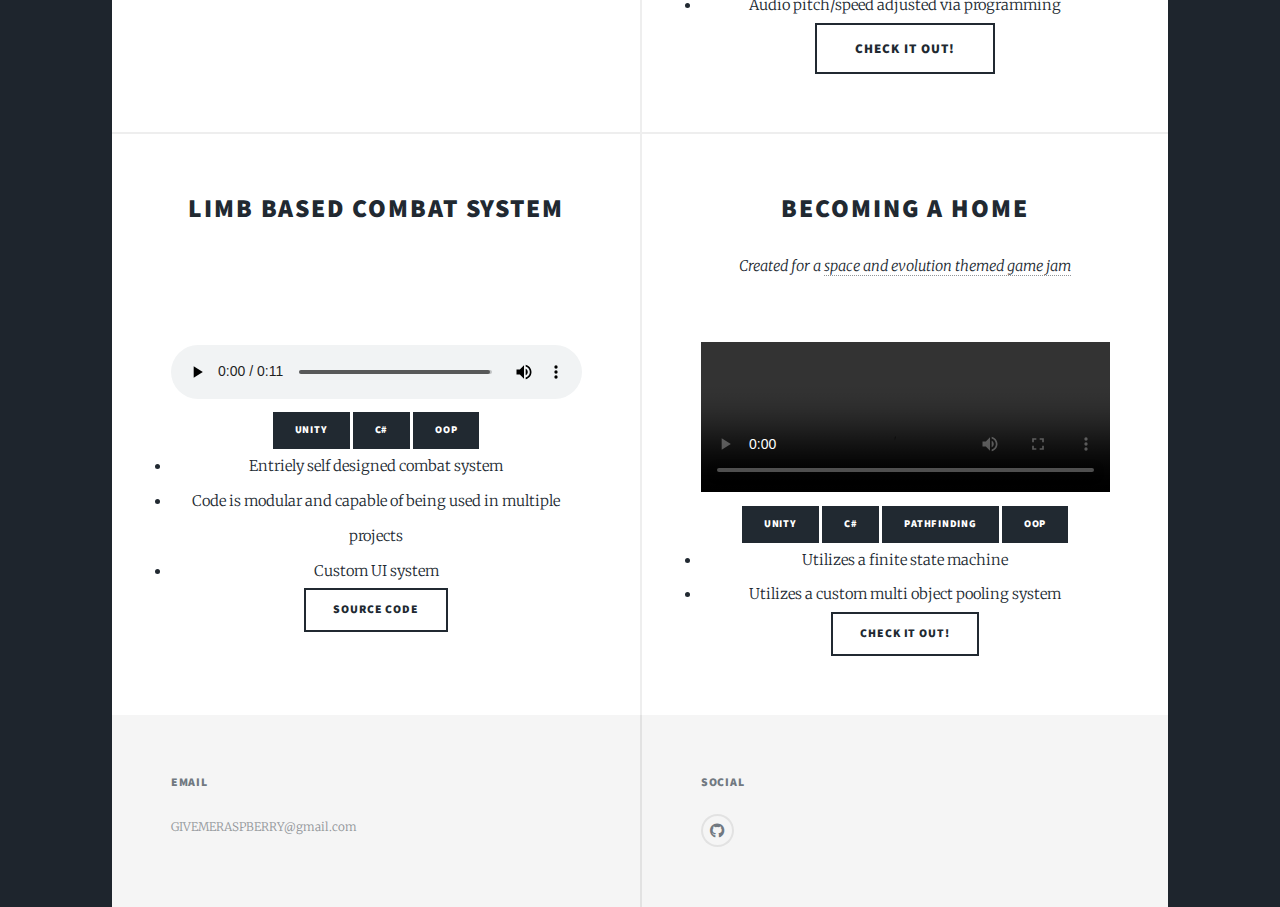
==== commit 01099273: "Updated speed directioner" ====
--- a/index.html
+++ b/index.html
@@ -75,7 +75,7 @@
 										<source src="videos/video_1.mp4" type="video/mp4">
 									</video>
 									<a class="button primary small">Unity</a> <a class="button primary small">C#</a> <a class="button primary small">Game Jam</a>
-									<li>Submitted days before the deadline</li>
+									<li>Created a mobile version</li>
 									<li>Art assets were self made</li>
 									<li>Includes accessability support</li>
 									<li>Utilizes Unitys new input system making cross platform support easy to integrate</li>
